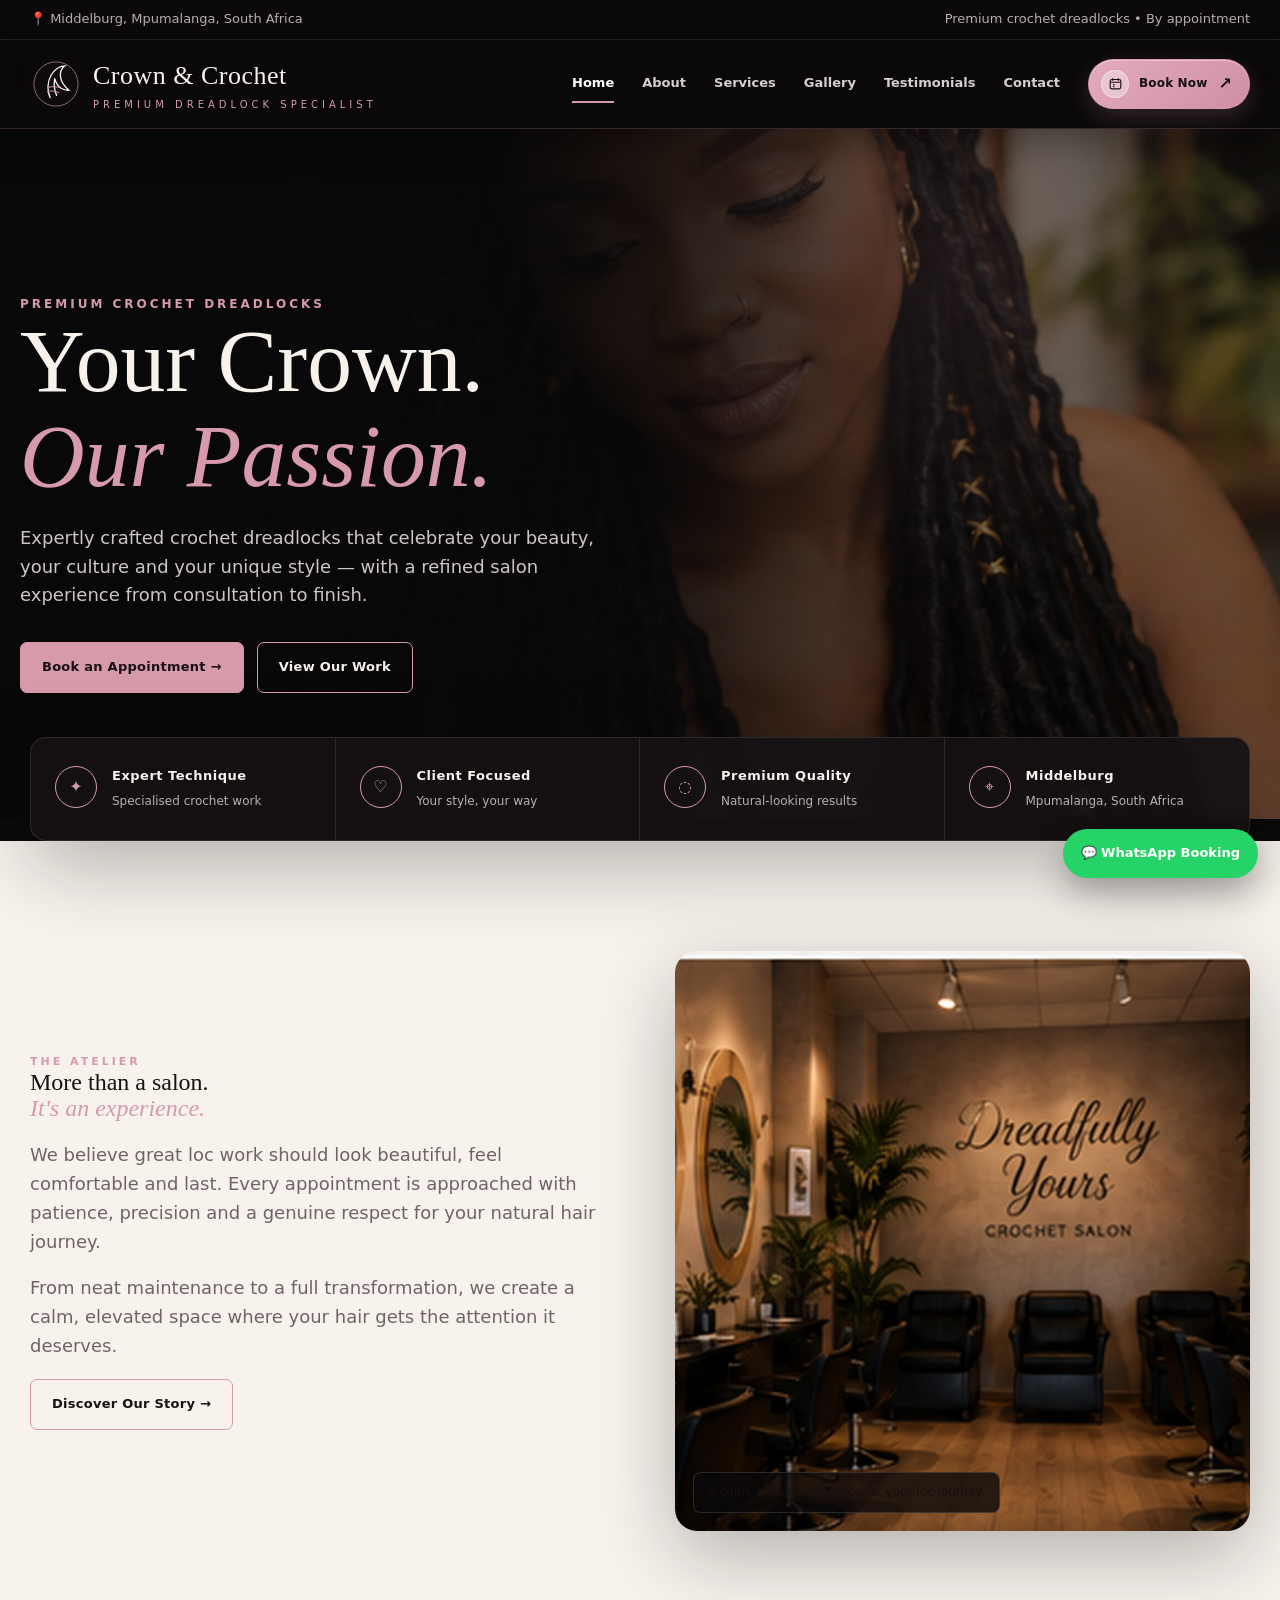
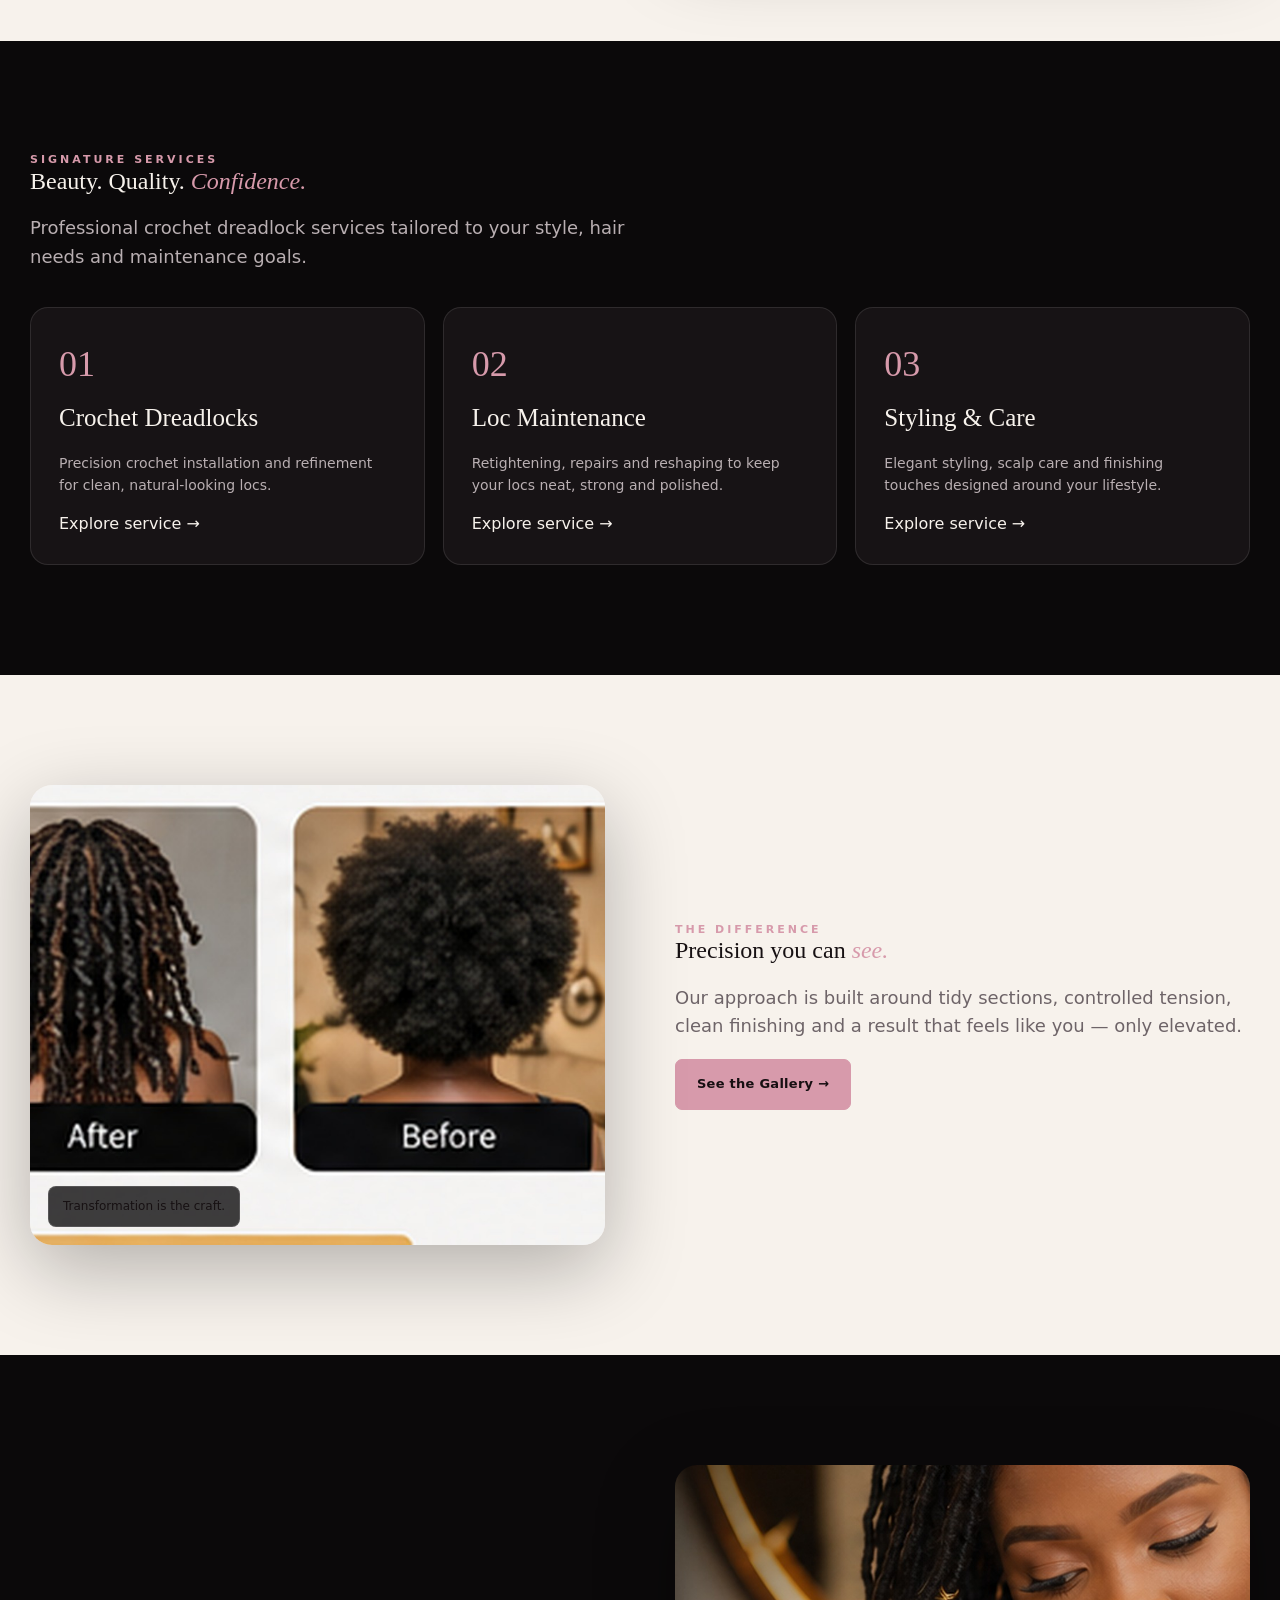
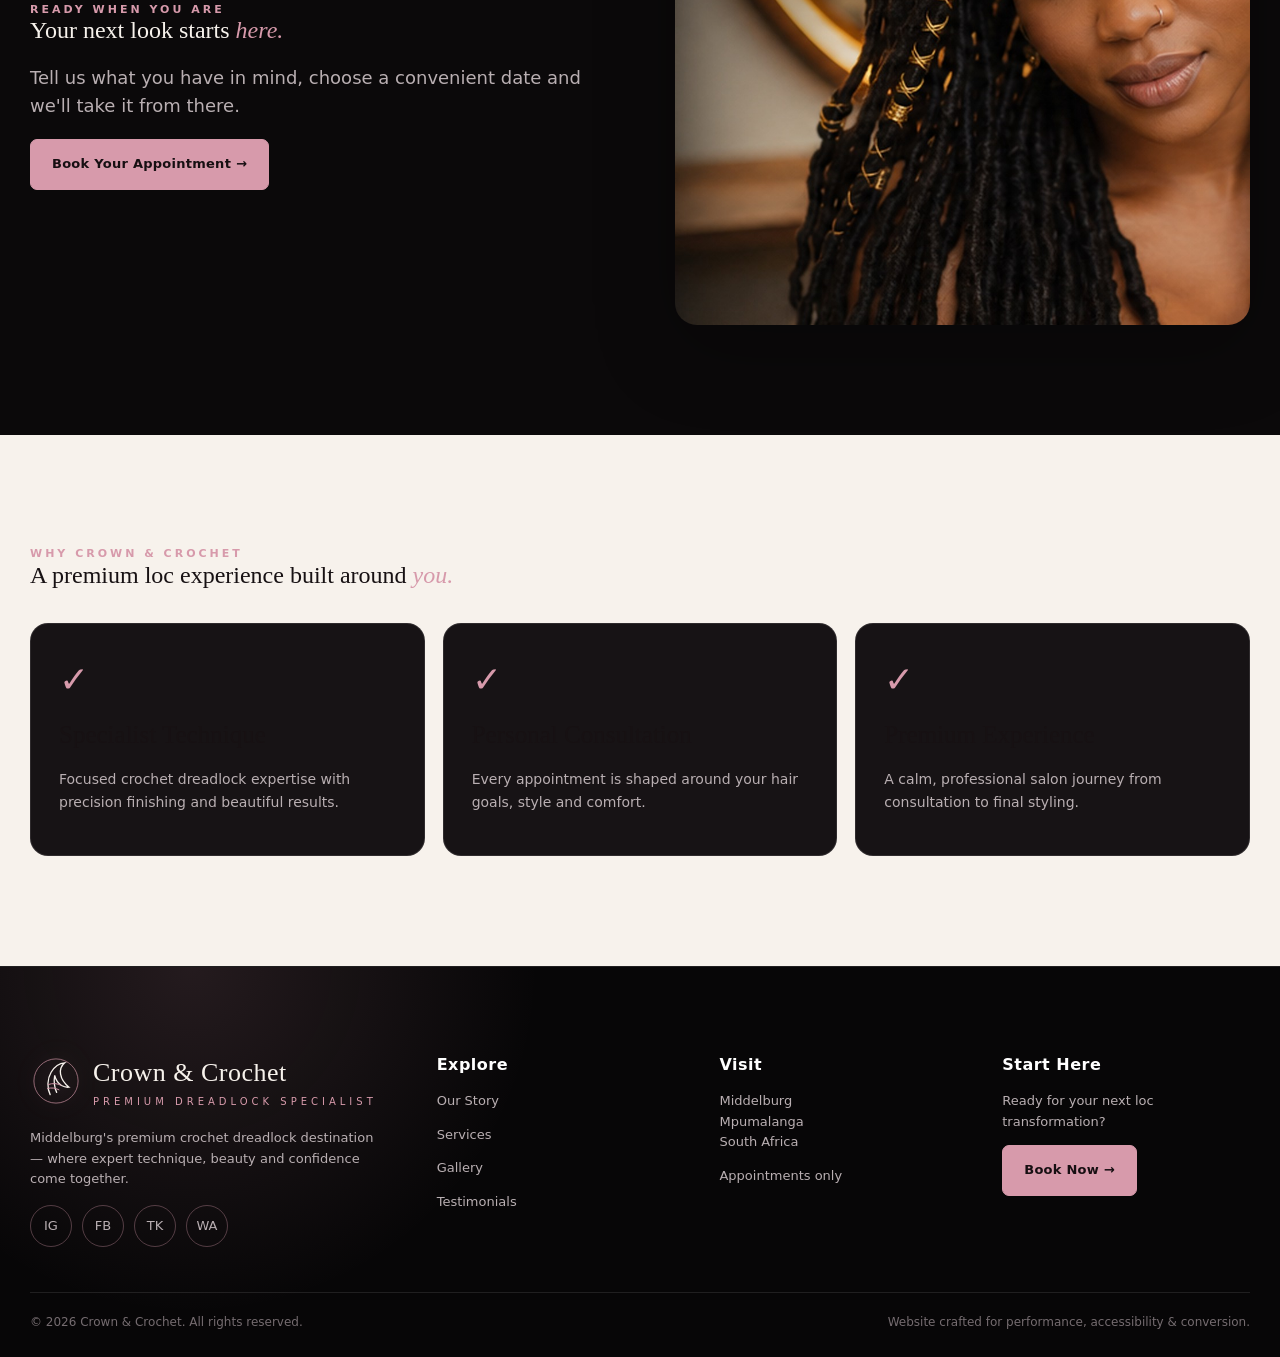
==== index.html @ 69061ab8 "Add files via upload" ====
<!doctype html>
<html lang="en-ZA">
<head>
<meta charset="utf-8">
<meta name="viewport" content="width=device-width, initial-scale=1">
<title>Crown & Crochet | Premium Crochet Dreadlocks in Middelburg</title>
<meta name="description" content="Premium crochet dreadlocks, loc maintenance and styling in Middelburg, Mpumalanga. Book your appointment.">
<meta name="theme-color" content="#0b090a">
<link rel="canonical" href="https://example.github.io/crown-and-crochet/">
<meta property="og:title" content="Premium Crochet Dreadlocks in Middelburg | Crown & Crochet">
<meta property="og:description" content="Premium crochet dreadlocks, loc maintenance and styling in Middelburg, Mpumalanga. Book your appointment.">
<meta property="og:type" content="website">
<meta property="og:locale" content="en_ZA">
<link rel="stylesheet" href="assets/styles.css">
<script type="application/ld+json">
{
  "@context":"https://schema.org",
  "@type":"HairSalon",
  "name":"Crown & Crochet",
  "description":"Premium crochet dreadlock services in Middelburg, Mpumalanga, South Africa.",
  "address":{"@type":"PostalAddress","addressLocality":"Middelburg","addressRegion":"Mpumalanga","addressCountry":"ZA"},
  "areaServed":"Middelburg, Mpumalanga, South Africa",
  "priceRange":"$$",
  "url":"https://example.github.io/crown-and-crochet/"
}
</script>
</head>

<div class="topbar"><div class="container inner"><div>📍 Middelburg, Mpumalanga, South Africa</div><div>Premium crochet dreadlocks • By appointment</div></div></div>
<nav class="nav"><div class="container inner">
<a class="brand" href="index.html"><img src="assets/logo-mark.svg" alt=""><div><b>Crown & Crochet</b><span>Premium Dreadlock Specialist</span></div></a>
<button class="menu" aria-label="Open menu">☰</button>
<div class="links">
<a href="index.html">Home</a><a href="about.html">About</a><a href="services.html">Services</a><a href="gallery.html">Gallery</a><a href="testimonials.html">Testimonials</a><a href="contact.html">Contact</a>
<a class="nav-booking" href="book.html">
<span class="nav-booking-icon" aria-hidden="true">
<svg viewBox="0 0 24 24" fill="none" stroke="currentColor" stroke-width="1.8">
<rect x="3.5" y="5.5" width="17" height="15" rx="3"/>
<path d="M7.5 3.5v4M16.5 3.5v4M3.5 10h17"/>
<path d="M8 14h3M8 17h2"/>
</svg>
</span>
<span>Book Now</span>
<span class="nav-booking-arrow" aria-hidden="true">↗</span>
</a>
</div></div></nav>

<main>
<section class="hero"><div class="container content"><div class="eyebrow">Premium Crochet Dreadlocks</div><h1>Your Crown.<br><span class="accent">Our Passion.</span></h1><p>Expertly crafted crochet dreadlocks that celebrate your beauty, your culture and your unique style — with a refined salon experience from consultation to finish.</p><div class="actions"><a class="btn primary" href="book.html">Book an Appointment →</a><a class="btn ghost" href="gallery.html">View Our Work</a></div></div></section>
<section class="trust"><div class="container trust-grid">
<div class="trust-card"><div class="icon">✦</div><div><strong>Expert Technique</strong><span>Specialised crochet work</span></div></div>
<div class="trust-card"><div class="icon">♡</div><div><strong>Client Focused</strong><span>Your style, your way</span></div></div>
<div class="trust-card"><div class="icon">◌</div><div><strong>Premium Quality</strong><span>Natural-looking results</span></div></div>
<div class="trust-card"><div class="icon">⌖</div><div><strong>Middelburg</strong><span>Mpumalanga, South Africa</span></div></div>
</div></section>

<section class="section light"><div class="container split">
<div><div class="kicker">The Atelier</div><h2>More than a salon.<br><span class="accent">It's an experience.</span></h2><p class="lead">We believe great loc work should look beautiful, feel comfortable and last. Every appointment is approached with patience, precision and a genuine respect for your natural hair journey.</p><p class="lead">From neat maintenance to a full transformation, we create a calm, elevated space where your hair gets the attention it deserves.</p><a class="btn" href="about.html">Discover Our Story →</a></div>
<div class="image-card tall"><img src="assets/salon-interior.jpg" alt="Elegant salon interior"><div class="caption">A calm, considered space for your loc journey.</div></div>
</div></section>

<section class="section"><div class="container"><div class="kicker">Signature Services</div><h2>Beauty. Quality. <span class="accent">Confidence.</span></h2><p class="lead">Professional crochet dreadlock services tailored to your style, hair needs and maintenance goals.</p><div class="cards" style="margin-top:35px">
<div class="card"><div class="num">01</div><h3>Crochet Dreadlocks</h3><p>Precision crochet installation and refinement for clean, natural-looking locs.</p><a href="services.html">Explore service →</a></div>
<div class="card"><div class="num">02</div><h3>Loc Maintenance</h3><p>Retightening, repairs and reshaping to keep your locs neat, strong and polished.</p><a href="services.html">Explore service →</a></div>
<div class="card"><div class="num">03</div><h3>Styling & Care</h3><p>Elegant styling, scalp care and finishing touches designed around your lifestyle.</p><a href="services.html">Explore service →</a></div>
</div></div></section>

<section class="section light"><div class="container"><div class="split"><div class="image-card medium"><img src="assets/before-after.jpg" alt="Crochet loc transformation"><div class="caption">Transformation is the craft.</div></div><div><div class="kicker">The Difference</div><h2>Precision you can <span class="accent">see.</span></h2><p class="lead">Our approach is built around tidy sections, controlled tension, clean finishing and a result that feels like you — only elevated.</p><a class="btn primary" href="gallery.html">See the Gallery →</a></div></div></div></section>

<section class="section"><div class="container"><div class="split"><div><div class="kicker">Ready when you are</div><h2>Your next look starts <span class="accent">here.</span></h2><p class="lead">Tell us what you have in mind, choose a convenient date and we'll take it from there.</p><a class="btn primary" href="book.html">Book Your Appointment →</a></div><div class="image-card medium"><img src="assets/portrait-gold-locs.jpg" alt="Woman wearing styled crochet locs"></div></div></div></section>

<section class="section light"><div class="container">
<div class="kicker">Why Crown & Crochet</div>
<h2>A premium loc experience built around <span class="accent">you.</span></h2>
<div class="cards" style="margin-top:35px">
<div class="card"><div class="num">✓</div><h3>Specialist Technique</h3><p>Focused crochet dreadlock expertise with precision finishing and beautiful results.</p></div>
<div class="card"><div class="num">✓</div><h3>Personal Consultation</h3><p>Every appointment is shaped around your hair goals, style and comfort.</p></div>
<div class="card"><div class="num">✓</div><h3>Premium Experience</h3><p>A calm, professional salon journey from consultation to final styling.</p></div>
</div></div></section>
</main><a class="whatsapp-float" href="https://wa.me/27" target="_blank">💬 WhatsApp Booking</a><footer class="footer"><div class="container">
<div class="footer-grid">
<div><div class="brand"><img src="assets/logo-mark.svg" alt=""><div><b>Crown & Crochet</b><span>Premium Dreadlock Specialist</span></div></div><p style="margin-top:18px;max-width:350px">Middelburg's premium crochet dreadlock destination — where expert technique, beauty and confidence come together.</p><div class="social"><a href="#" aria-label="Instagram">IG</a><a href="#" aria-label="Facebook">FB</a><a href="#" aria-label="TikTok">TK</a><a href="#" aria-label="WhatsApp">WA</a></div></div>
<div><h4>Explore</h4><p><a href="about.html">Our Story</a></p><p><a href="services.html">Services</a></p><p><a href="gallery.html">Gallery</a></p><p><a href="testimonials.html">Testimonials</a></p></div>
<div><h4>Visit</h4><p>Middelburg<br>Mpumalanga<br>South Africa</p><p>Appointments only</p></div>
<div><h4>Start Here</h4><p>Ready for your next loc transformation?</p><p><a class="btn primary" href="book.html">Book Now →</a></p></div>
</div>
<div class="copyright"><span>© <span data-year></span> Crown & Crochet. All rights reserved.</span><span>Website crafted for performance, accessibility & conversion.</span></div>
</div></footer><div class="toast"></div><div class="modal"><button class="modal-close" aria-label="Close">×</button><img src="" alt=""></div><script src="assets/script.js"></script>
---- assets/styles.css ----
:root{
  --bg:#0b090a; --bg2:#121011; --panel:#171315; --cream:#f7f2ec; --muted:#b9afb2;
  --rose:#d79aab; --rose2:#b96f86; --gold:#d7aa5a; --line:rgba(255,255,255,.10);
  --shadow:0 24px 80px rgba(0,0,0,.28); --radius:24px; --max:1220px;
}
*{box-sizing:border-box} html{scroll-behavior:smooth}
body{margin:0;background:var(--bg);color:var(--cream);font-family:Inter,system-ui,-apple-system,Segoe UI,sans-serif;line-height:1.6}
body.light{--bg:#f6f1ed;--bg2:#fffaf7;--panel:#fff;--cream:#1b1518;--muted:#6f6368;--line:rgba(27,21,24,.12)}
a{color:inherit;text-decoration:none}.container{width:min(calc(100% - 40px),var(--max));margin:auto}
.topbar{border-bottom:1px solid var(--line);font-size:13px;color:var(--muted)}
.topbar .inner{display:flex;justify-content:space-between;gap:20px;padding:9px 0}
.nav{position:sticky;top:0;z-index:50;background:rgba(11,9,10,.82);backdrop-filter:blur(18px);border-bottom:1px solid var(--line)}
.nav .inner{height:76px;display:flex;align-items:center;justify-content:space-between;gap:25px}
.brand{display:flex;align-items:center;gap:11px;min-width:220px}.brand img{width:42px;height:42px}.brand b{font-family:Georgia,serif;font-size:22px;font-weight:500}.brand span{display:block;color:var(--rose);font-size:9px;letter-spacing:3px;text-transform:uppercase}
.links{display:flex;align-items:center;gap:28px;font-size:13px;color:#d6cdd0}.links a{padding:27px 0;position:relative}.links a.active,.links a:hover{color:#fff}.links a.active:after{content:"";position:absolute;left:0;right:0;bottom:18px;height:2px;background:var(--rose)}
.btn{display:inline-flex;align-items:center;justify-content:center;gap:10px;padding:14px 21px;border:1px solid var(--rose);border-radius:7px;font-size:13px;font-weight:750;letter-spacing:.02em;transition:.25s}.btn.primary{background:var(--rose);color:#170f12}.btn.primary:hover{transform:translateY(-2px);box-shadow:0 12px 30px rgba(215,154,171,.25)}.btn.ghost:hover{background:rgba(215,154,171,.08)}
.menu{display:none;background:none;border:0;color:var(--cream);font-size:24px}
.hero{min-height:690px;display:grid;grid-template-columns:1.02fr .98fr;position:relative;overflow:hidden;background:radial-gradient(circle at 75% 20%,rgba(215,154,171,.12),transparent 30%),linear-gradient(90deg,#090809 15%,rgba(9,8,9,.72) 48%,rgba(9,8,9,.2)),url('../assets/hero-locs.jpg') center right/cover no-repeat}
.hero:after{content:"";position:absolute;inset:0;background:linear-gradient(90deg,#090809 0%,rgba(9,8,9,.88) 38%,rgba(9,8,9,.15) 70%,rgba(9,8,9,.35));pointer-events:none}
.hero .content{position:relative;z-index:2;padding:120px 0 80px}.eyebrow{font-size:12px;letter-spacing:3px;text-transform:uppercase;color:var(--rose);font-weight:800}
h1,h2,h3{font-family:Georgia,"Times New Roman",serif;font-weight:400;line-height:1.06;margin:0 0 20px}h1{font-size:clamp(58px,7vw,96px);max-width:740px}.accent{color:var(--rose);font-style:italic}.hero p{max-width:610px;color:#cfc4c7;font-size:18px}.actions{display:flex;gap:13px;flex-wrap:wrap;margin-top:32px}
.trust{position:relative;z-index:3;margin-top:-82px}.trust-grid{display:grid;grid-template-columns:repeat(4,1fr);background:rgba(22,18,20,.94);border:1px solid var(--line);box-shadow:var(--shadow);border-radius:16px;overflow:hidden}.trust-card{padding:28px 24px;border-right:1px solid var(--line);display:flex;gap:15px}.trust-card:last-child{border-right:0}.icon{width:42px;height:42px;border:1px solid var(--rose);border-radius:50%;display:grid;place-items:center;color:var(--rose);flex:0 0 auto}.trust-card strong{display:block;font-size:13px;letter-spacing:.5px}.trust-card span{font-size:12px;color:var(--muted)}
.section{padding:110px 0}.section.light{background:var(--cream);color:#171113}.section.dark2{background:var(--bg2)}.split{display:grid;grid-template-columns:1fr 1fr;gap:70px;align-items:center}.kicker{font-size:11px;letter-spacing:3px;text-transform:uppercase;color:var(--rose);font-weight:800}.lead{font-size:18px;color:var(--muted);max-width:640px}.section.light .lead{color:#6e6468}
.image-card{border-radius:22px;overflow:hidden;box-shadow:var(--shadow);position:relative}.image-card img{width:100%;display:block;height:100%;object-fit:cover}.image-card.tall{height:580px}.image-card.medium{height:460px}.caption{position:absolute;left:18px;bottom:18px;padding:10px 14px;background:rgba(10,8,9,.78);border:1px solid rgba(255,255,255,.13);border-radius:8px;font-size:12px}
.cards{display:grid;grid-template-columns:repeat(3,1fr);gap:18px}.card{background:var(--panel);border:1px solid var(--line);padding:28px;border-radius:18px;transition:.25s}.card:hover{transform:translateY(-6px);border-color:rgba(215,154,171,.45);box-shadow:var(--shadow)}.card .num{font-family:Georgia,serif;color:var(--rose);font-size:36px}.card h3{font-size:25px;margin-top:12px}.card p{color:var(--muted);font-size:14px}
.price{font-size:28px;font-family:Georgia,serif;color:var(--rose)}.price small{font-family:Inter,sans-serif;font-size:12px;color:var(--muted)}
.gallery-grid{display:grid;grid-template-columns:1.2fr .8fr .8fr;grid-auto-rows:250px;gap:14px}.gallery-grid figure{margin:0;border-radius:18px;overflow:hidden;position:relative;cursor:pointer}.gallery-grid figure:first-child{grid-row:span 2}.gallery-grid img{width:100%;height:100%;object-fit:cover;transition:.5s}.gallery-grid figure:hover img{transform:scale(1.05)}.gallery-grid figcaption{position:absolute;left:0;right:0;bottom:0;padding:18px;background:linear-gradient(transparent,rgba(0,0,0,.85));font-size:13px}
.testimonial{padding:30px;background:var(--panel);border:1px solid var(--line);border-radius:18px}.stars{color:var(--gold);letter-spacing:2px}.quote{font-family:Georgia,serif;font-size:24px;line-height:1.35;margin:18px 0}.person{color:var(--muted);font-size:13px}
.form{display:grid;gap:15px}.grid2{display:grid;grid-template-columns:1fr 1fr;gap:15px}label{font-size:12px;color:var(--muted)}input,select,textarea{width:100%;margin-top:7px;background:rgba(255,255,255,.04);border:1px solid var(--line);color:var(--cream);border-radius:9px;padding:14px;font:inherit;outline:none}input:focus,select:focus,textarea:focus{border-color:var(--rose);box-shadow:0 0 0 3px rgba(215,154,171,.1)}textarea{min-height:150px;resize:vertical}.notice{padding:15px;border:1px solid rgba(215,154,171,.4);background:rgba(215,154,171,.07);border-radius:10px;color:#eadde0;font-size:13px}
.footer{padding:60px 0 25px;background:#070607;border-top:1px solid var(--line)}.footer-grid{display:grid;grid-template-columns:1.5fr 1fr 1fr 1fr;gap:35px}.footer h4{margin:0 0 12px}.footer p,.footer a{font-size:13px;color:var(--muted)}.footer a:hover{color:#fff}.social{display:flex;gap:10px;margin-top:15px}.social a{width:34px;height:34px;border:1px solid var(--line);border-radius:50%;display:grid;place-items:center}.copyright{margin-top:45px;padding-top:20px;border-top:1px solid var(--line);font-size:12px;color:#756c70;display:flex;justify-content:space-between}
.page-hero{padding:110px 0 85px;background:radial-gradient(circle at 80% 10%,rgba(215,154,171,.15),transparent 35%),var(--bg2);border-bottom:1px solid var(--line)}.page-hero h1{font-size:clamp(48px,6vw,78px);max-width:900px}
.pill{display:inline-flex;padding:6px 10px;border:1px solid var(--line);border-radius:999px;color:var(--muted);font-size:11px;margin:3px}
.before-after{display:grid;grid-template-columns:1fr 1fr;gap:0;border-radius:18px;overflow:hidden}.before-after>div{position:relative;height:420px}.before-after img{width:100%;height:100%;object-fit:cover}.before-after span{position:absolute;left:16px;bottom:16px;padding:8px 11px;background:rgba(0,0,0,.72);border-radius:7px;font-size:11px;letter-spacing:1px;text-transform:uppercase}
.modal{position:fixed;inset:0;background:rgba(0,0,0,.88);display:none;align-items:center;justify-content:center;padding:30px;z-index:100}.modal.open{display:flex}.modal img{max-width:95vw;max-height:88vh;border-radius:14px}.modal button{position:absolute;top:25px;right:25px;border:1px solid var(--line);background:#111;color:#fff;border-radius:50%;width:42px;height:42px}
.toast{position:fixed;right:20px;bottom:20px;background:#fff;color:#171113;padding:16px 18px;border-radius:10px;box-shadow:var(--shadow);display:none;z-index:120;font-size:13px}.toast.show{display:block}
@media(max-width:980px){.links{display:none}.menu{display:block}.nav .inner{height:68px}.mobile-open .links{display:flex;position:absolute;left:20px;right:20px;top:68px;background:#110e10;border:1px solid var(--line);padding:15px;border-radius:14px;flex-direction:column;gap:0}.mobile-open .links a{padding:12px}.mobile-open .links a.active:after{display:none}.hero{grid-template-columns:1fr;min-height:700px}.hero:after{background:linear-gradient(90deg,#090809 0%,rgba(9,8,9,.83) 55%,rgba(9,8,9,.45) 100%)}.hero .content{padding:95px 0}.trust-grid{grid-template-columns:1fr 1fr}.trust-card:nth-child(2){border-right:0}.trust-card:nth-child(-n+2){border-bottom:1px solid var(--line)}.split{grid-template-columns:1fr;gap:40px}.cards{grid-template-columns:1fr 1fr}.footer-grid{grid-template-columns:1fr 1fr}}
@media(max-width:620px){.container{width:min(calc(100% - 28px),var(--max))}.topbar .inner{font-size:11px}.topbar .inner div:last-child{display:none}.brand b{font-size:18px}.hero{min-height:720px}.hero .content{padding:80px 0 120px}h1{font-size:54px}.hero p{font-size:16px}.trust{margin-top:-55px}.trust-grid{grid-template-columns:1fr}.trust-card{border-right:0!important;border-bottom:1px solid var(--line)!important}.trust-card:last-child{border-bottom:0!important}.section{padding:75px 0}.cards,.grid2{grid-template-columns:1fr}.gallery-grid{grid-template-columns:1fr 1fr;grid-auto-rows:190px}.gallery-grid figure:first-child{grid-row:span 1;grid-column:span 2}.image-card.tall{height:430px}.before-after{grid-template-columns:1fr}.before-after>div{height:300px}.footer-grid{grid-template-columns:1fr}.copyright{flex-direction:column;gap:8px}}

.whatsapp-float{position:fixed;right:22px;bottom:22px;z-index:80;background:#25d366;color:#fff;padding:14px 18px;border-radius:999px;font-size:13px;font-weight:800;box-shadow:0 15px 35px rgba(0,0,0,.3)}
.whatsapp-float:hover{transform:translateY(-3px)}

/* Premium Crown & Crochet header/footer refinement */
.nav{
background:linear-gradient(180deg,rgba(10,8,10,.98),rgba(10,8,10,.82));
border-bottom:1px solid rgba(215,154,171,.22);
box-shadow:0 12px 35px rgba(0,0,0,.35);
}
.nav .inner{height:88px}
.brand img{width:52px;height:52px;filter:drop-shadow(0 0 12px rgba(215,154,171,.3))}
.brand b{font-size:26px;letter-spacing:.5px}
.brand span{letter-spacing:4px;font-size:10px}
.links a{font-weight:600}
.links .btn.primary{border-radius:14px;box-shadow:0 12px 30px rgba(215,154,171,.25)}
.footer{
background:radial-gradient(circle at 15% 0%,rgba(215,154,171,.14),transparent 30%),#070607;
padding-top:85px
}
.footer h4{color:#fff;letter-spacing:.5px}
.footer a:hover{color:#d79aab}
.footer .social a{
width:42px;height:42px;
border-color:rgba(215,154,171,.35)
}
.footer .social a:hover{
background:#d79aab;color:#111;transform:translateY(-4px)
}

/* Refined header booking CTA */
.links .nav-booking{
    display:inline-flex;
    align-items:center;
    gap:10px;
    min-height:48px;
    padding:10px 17px 10px 12px;
    border:1px solid rgba(215,154,171,.62);
    border-radius:999px;
    color:#171014;
    background:linear-gradient(135deg,#e3aabc 0%,#cf8fa5 100%);
    box-shadow:0 8px 24px rgba(215,154,171,.20), inset 0 1px 0 rgba(255,255,255,.38);
    font-size:12px;
    font-weight:800;
    letter-spacing:.15px;
    white-space:nowrap;
    transition:transform .25s ease, box-shadow .25s ease, background .25s ease;
}
.links .nav-booking:hover{
    color:#171014;
    transform:translateY(-2px);
    background:linear-gradient(135deg,#efbdcb 0%,#d89bad 100%);
    box-shadow:0 12px 30px rgba(215,154,171,.32), inset 0 1px 0 rgba(255,255,255,.45);
}
.nav-booking-icon{
    width:28px;
    height:28px;
    border-radius:50%;
    display:grid;
    place-items:center;
    background:rgba(255,255,255,.36);
    border:1px solid rgba(255,255,255,.42);
}
.nav-booking-icon svg{width:15px;height:15px}
.nav-booking-arrow{
    font-size:16px;
    line-height:1;
    margin-left:1px;
    transition:transform .25s ease;
}
.nav-booking:hover .nav-booking-arrow{transform:translate(2px,-2px)}
@media(max-width:980px){
    .links .nav-booking{
        width:100%;
        justify-content:center;
        border-radius:12px;
        margin-top:7px;
    }
}
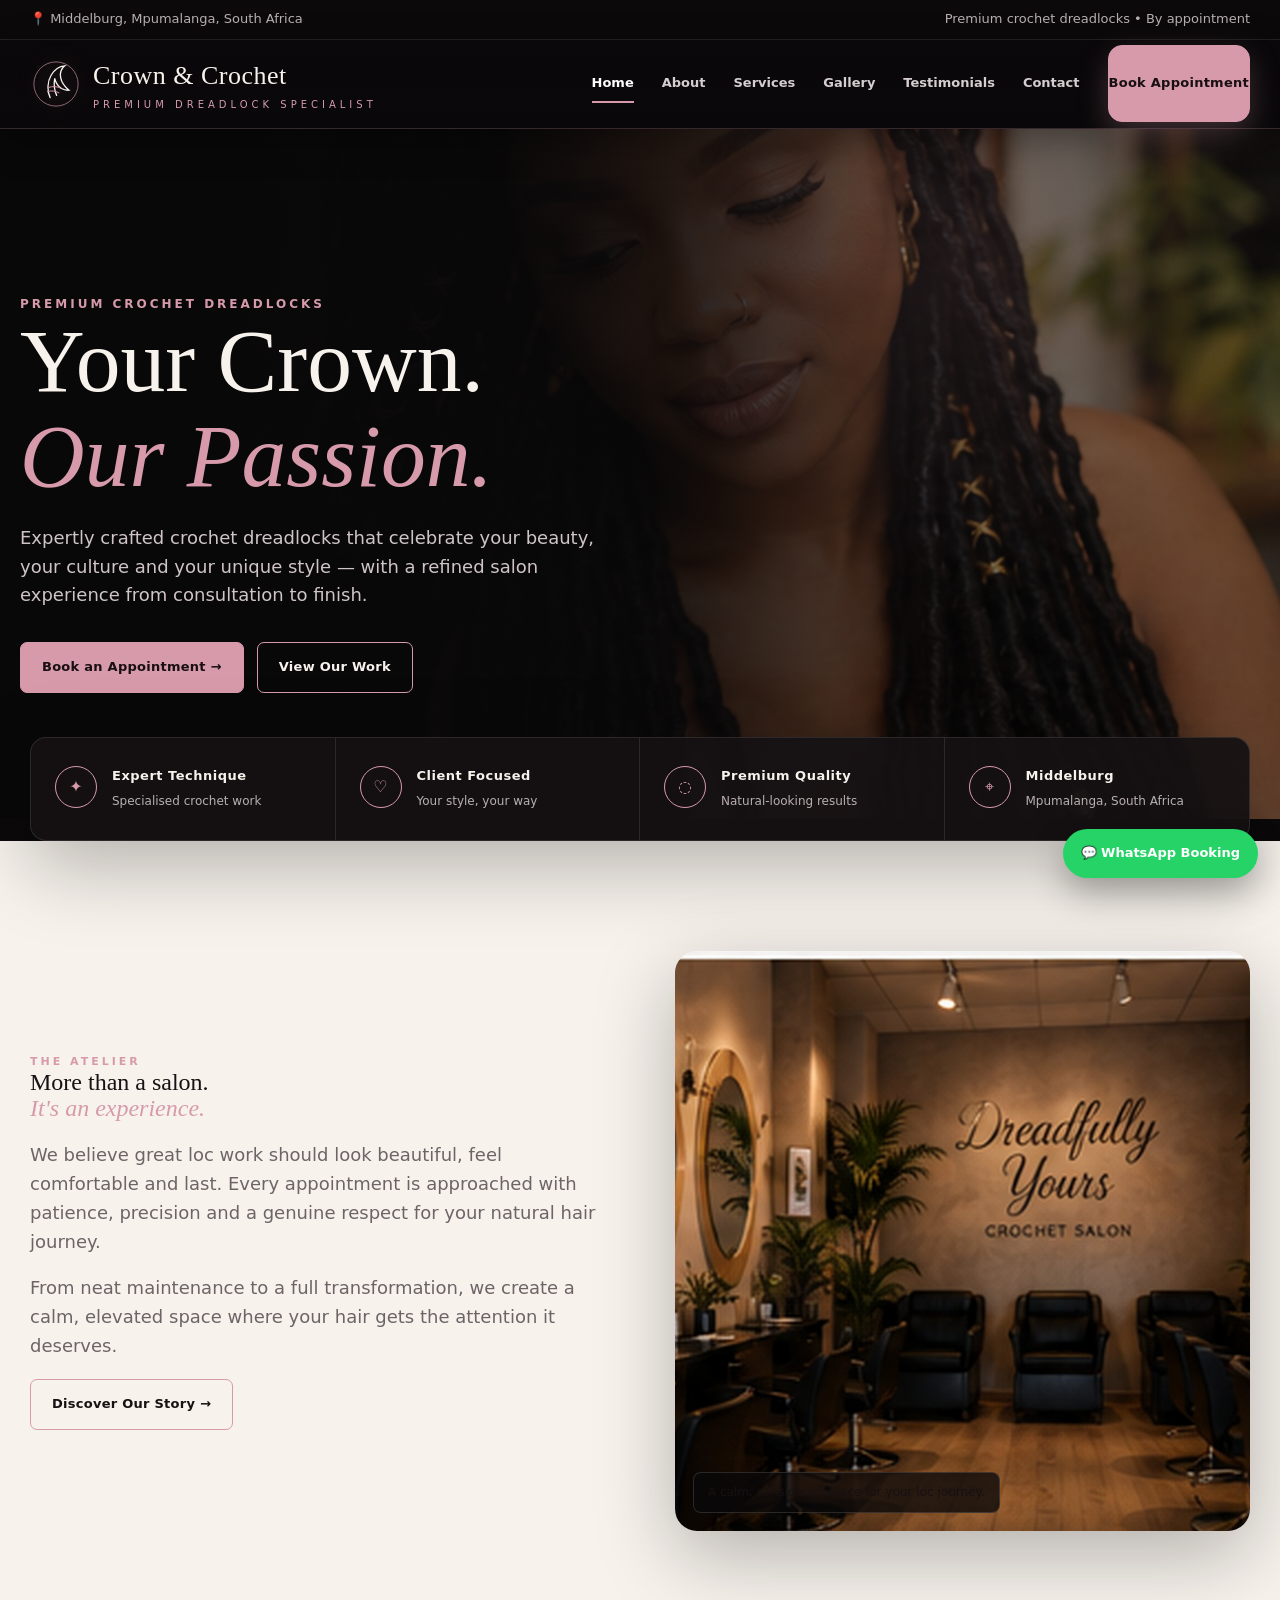
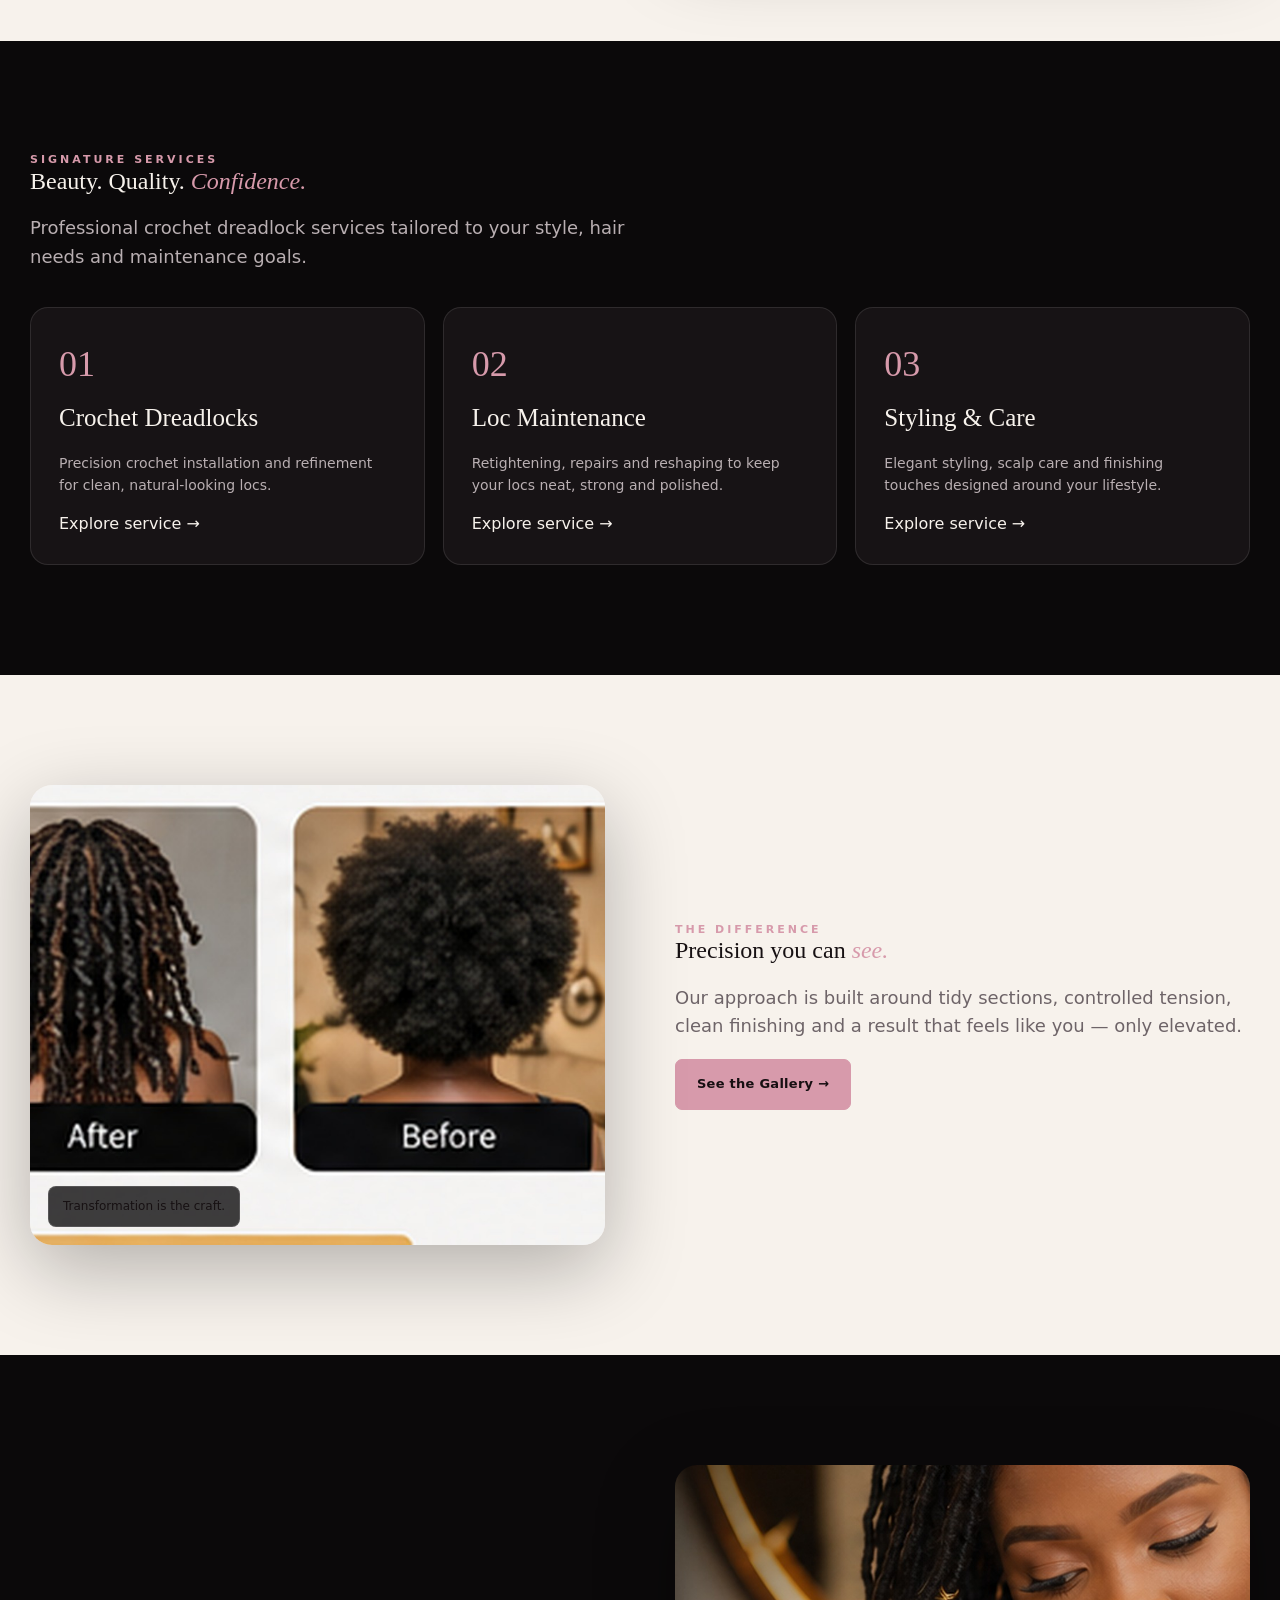
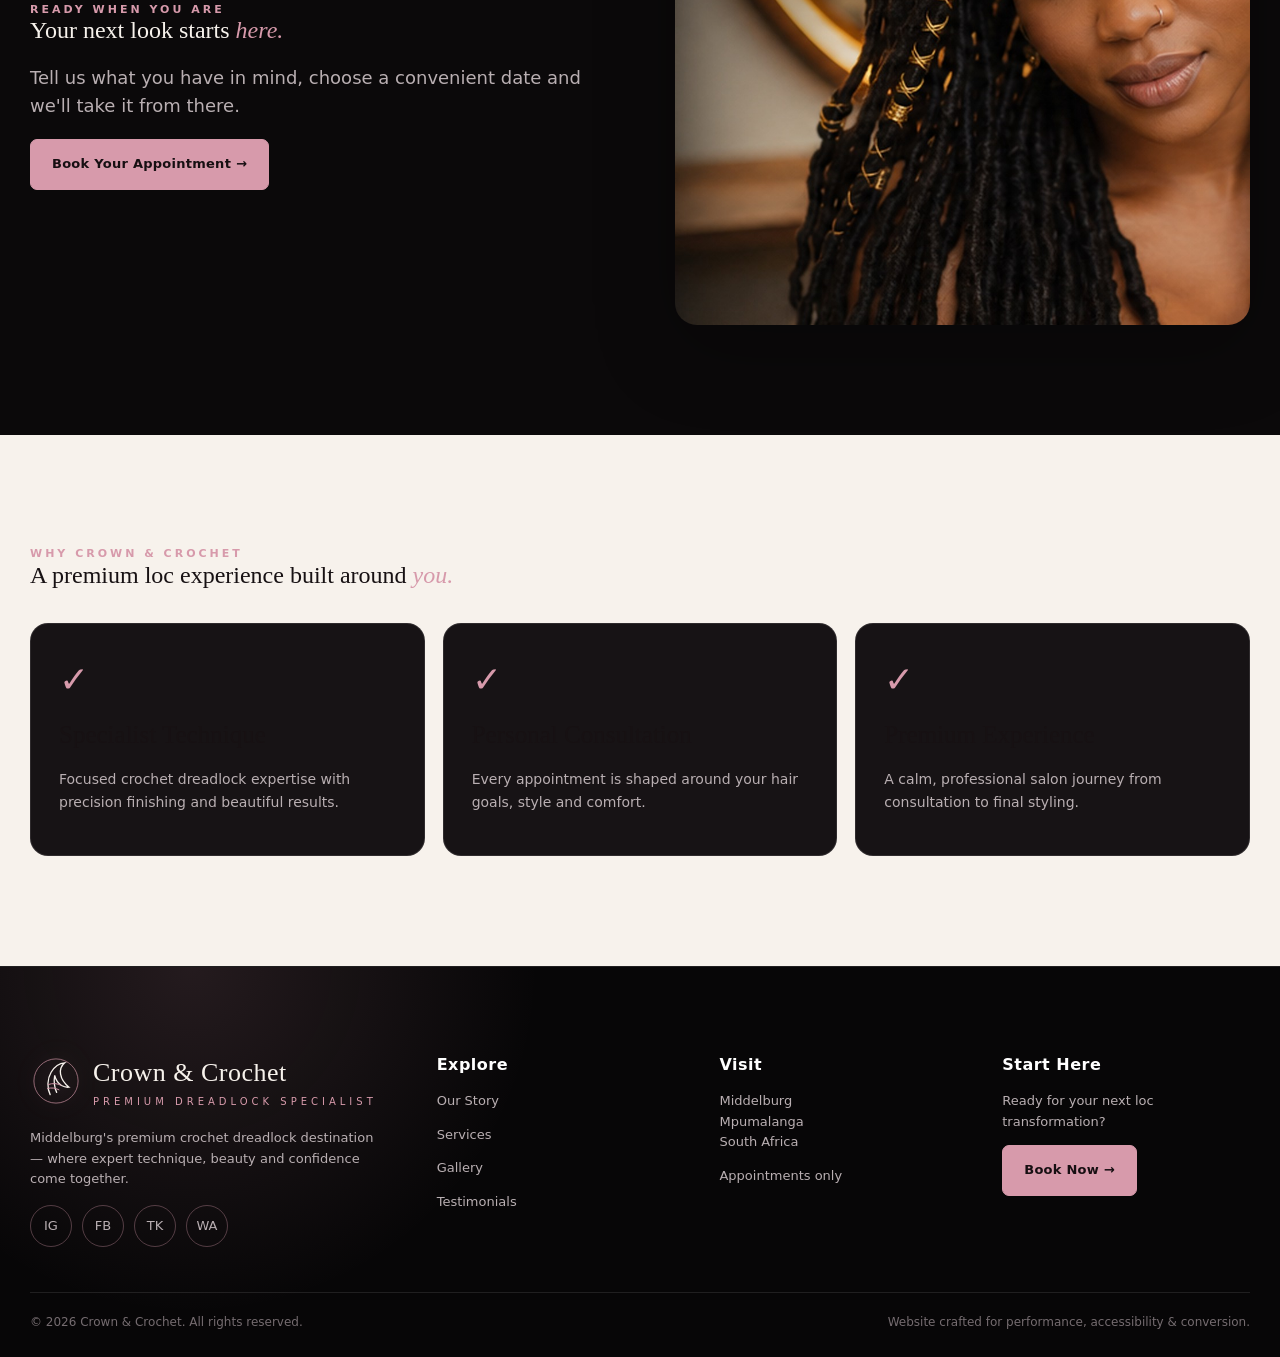
==== commit ee73b525: "Add files via upload" ====
--- a/index.html
+++ b/index.html
@@ -32,17 +32,7 @@
 <button class="menu" aria-label="Open menu">☰</button>
 <div class="links">
 <a href="index.html">Home</a><a href="about.html">About</a><a href="services.html">Services</a><a href="gallery.html">Gallery</a><a href="testimonials.html">Testimonials</a><a href="contact.html">Contact</a>
-<a class="nav-booking" href="book.html">
-<span class="nav-booking-icon" aria-hidden="true">
-<svg viewBox="0 0 24 24" fill="none" stroke="currentColor" stroke-width="1.8">
-<rect x="3.5" y="5.5" width="17" height="15" rx="3"/>
-<path d="M7.5 3.5v4M16.5 3.5v4M3.5 10h17"/>
-<path d="M8 14h3M8 17h2"/>
-</svg>
-</span>
-<span>Book Now</span>
-<span class="nav-booking-arrow" aria-hidden="true">↗</span>
-</a>
+<a class="btn primary" href="book.html">Book Appointment</a>
 </div></div></nav>
 
 <main>
--- a/assets/styles.css
+++ b/assets/styles.css
@@ -65,53 +65,3 @@
 .footer .social a:hover{
 background:#d79aab;color:#111;transform:translateY(-4px)
 }
-
-/* Refined header booking CTA */
-.links .nav-booking{
-    display:inline-flex;
-    align-items:center;
-    gap:10px;
-    min-height:48px;
-    padding:10px 17px 10px 12px;
-    border:1px solid rgba(215,154,171,.62);
-    border-radius:999px;
-    color:#171014;
-    background:linear-gradient(135deg,#e3aabc 0%,#cf8fa5 100%);
-    box-shadow:0 8px 24px rgba(215,154,171,.20), inset 0 1px 0 rgba(255,255,255,.38);
-    font-size:12px;
-    font-weight:800;
-    letter-spacing:.15px;
-    white-space:nowrap;
-    transition:transform .25s ease, box-shadow .25s ease, background .25s ease;
-}
-.links .nav-booking:hover{
-    color:#171014;
-    transform:translateY(-2px);
-    background:linear-gradient(135deg,#efbdcb 0%,#d89bad 100%);
-    box-shadow:0 12px 30px rgba(215,154,171,.32), inset 0 1px 0 rgba(255,255,255,.45);
-}
-.nav-booking-icon{
-    width:28px;
-    height:28px;
-    border-radius:50%;
-    display:grid;
-    place-items:center;
-    background:rgba(255,255,255,.36);
-    border:1px solid rgba(255,255,255,.42);
-}
-.nav-booking-icon svg{width:15px;height:15px}
-.nav-booking-arrow{
-    font-size:16px;
-    line-height:1;
-    margin-left:1px;
-    transition:transform .25s ease;
-}
-.nav-booking:hover .nav-booking-arrow{transform:translate(2px,-2px)}
-@media(max-width:980px){
-    .links .nav-booking{
-        width:100%;
-        justify-content:center;
-        border-radius:12px;
-        margin-top:7px;
-    }
-}
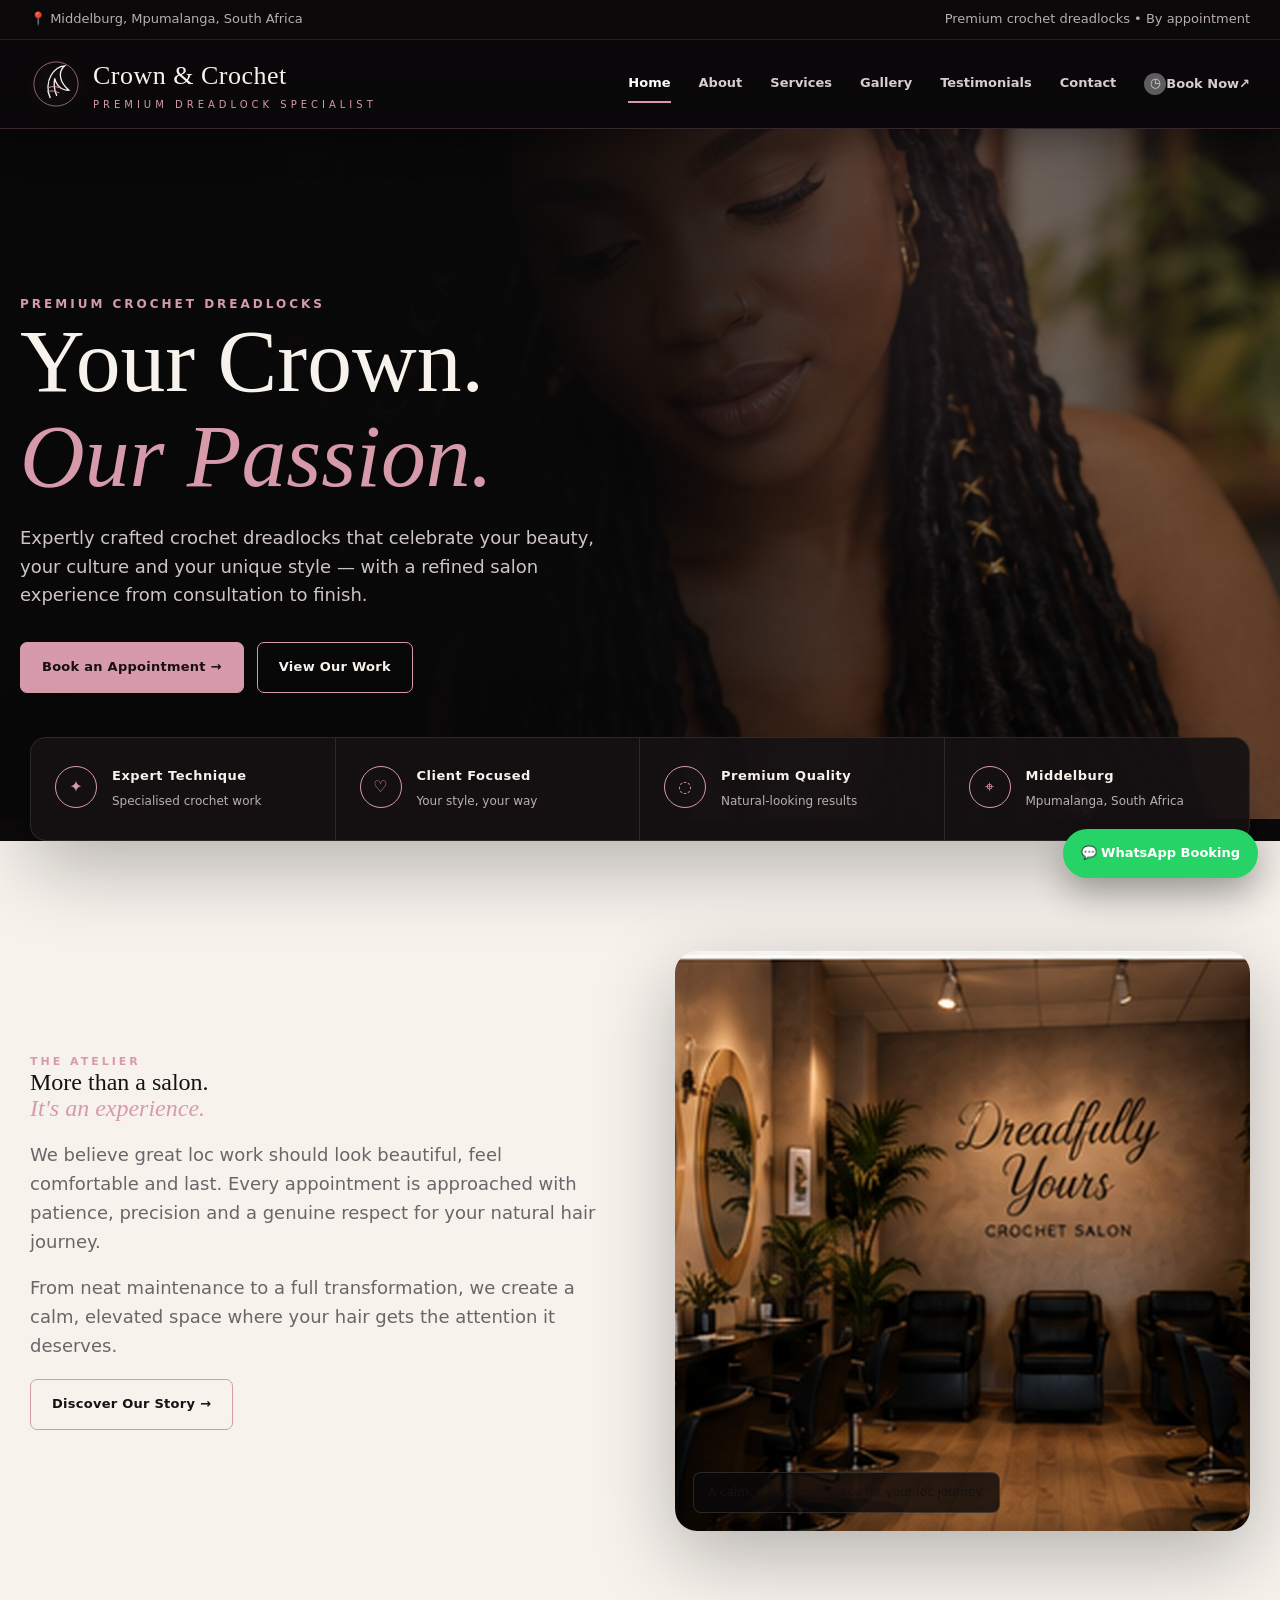
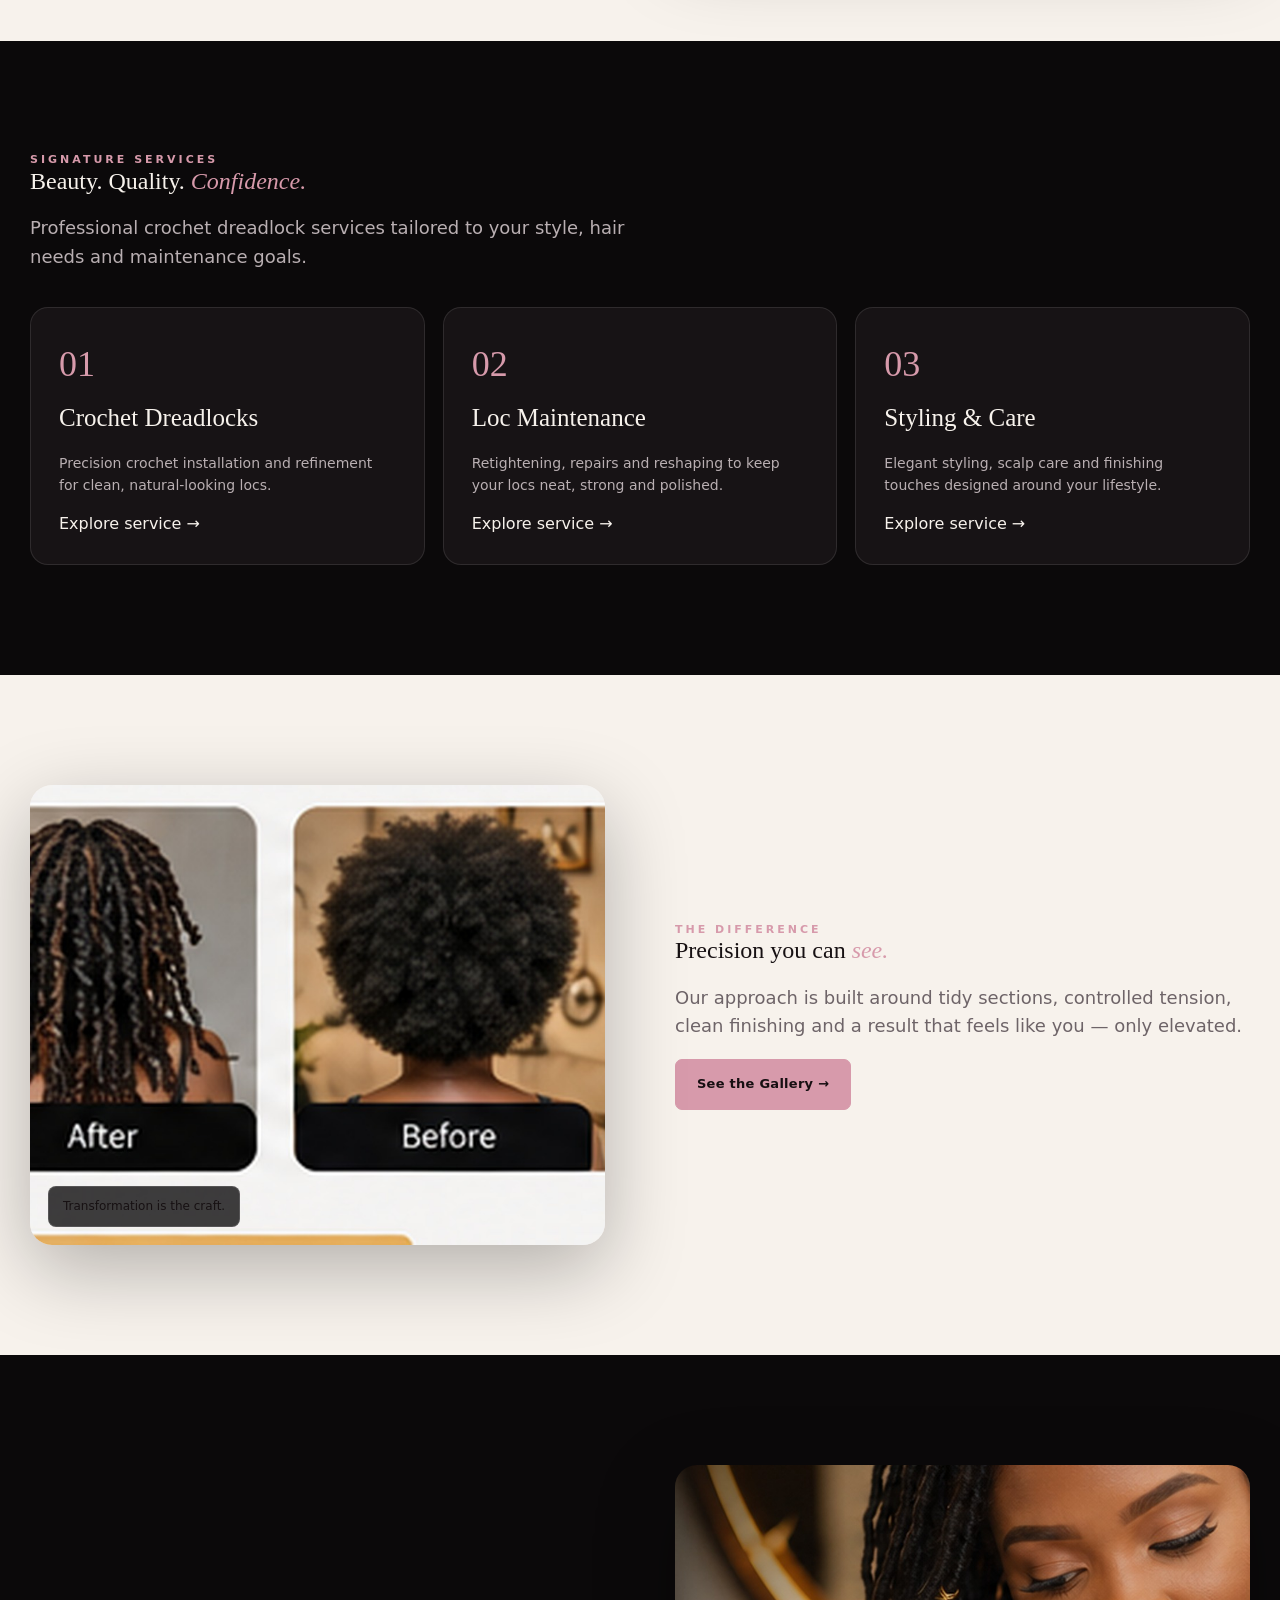
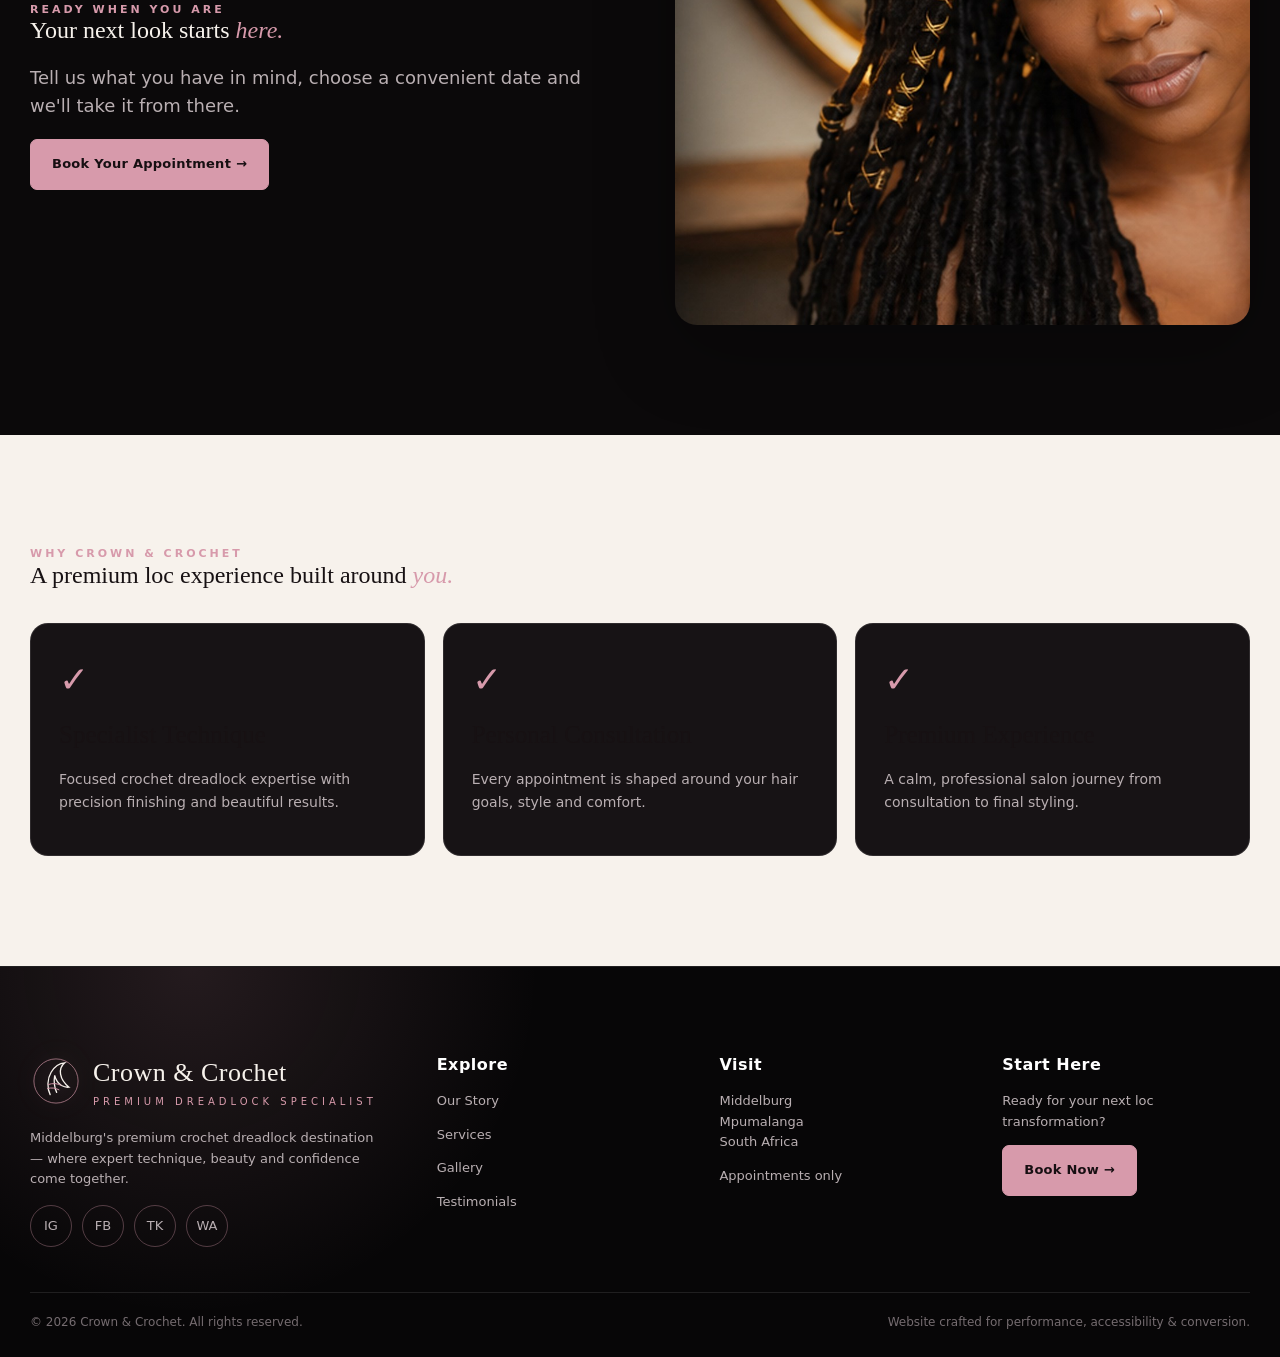
==== commit 80e48469: "Add files via upload" ====
--- a/index.html
+++ b/index.html
@@ -32,7 +32,7 @@
 <button class="menu" aria-label="Open menu">☰</button>
 <div class="links">
 <a href="index.html">Home</a><a href="about.html">About</a><a href="services.html">Services</a><a href="gallery.html">Gallery</a><a href="testimonials.html">Testimonials</a><a href="contact.html">Contact</a>
-<a class="btn primary" href="book.html">Book Appointment</a>
+<a class="nav-booking" href="book.html"><span class="nav-booking-icon">◷</span><span>Book Now</span><span>↗</span></a>
 </div></div></nav>
 
 <main>
--- a/assets/styles.css
+++ b/assets/styles.css
@@ -65,3 +65,31 @@
 .footer .social a:hover{
 background:#d79aab;color:#111;transform:translateY(-4px)
 }
+
+
+/* FINAL HEADER CTA FIX */
+.links > .btn.primary,
+.links .btn.primary {
+    border-radius:999px !important;
+    padding:10px 18px !important;
+    min-height:46px;
+    display:inline-flex;
+    align-items:center;
+    gap:8px;
+    background:linear-gradient(135deg,#e4adbd,#cc8ca2) !important;
+    color:#160f12 !important;
+    box-shadow:0 8px 24px rgba(215,154,171,.25);
+    font-size:12px;
+}
+.links > .btn.primary:hover,
+.links .btn.primary:hover {
+    transform:translateY(-2px);
+}
+.nav-booking-icon {
+    width:22px;
+    height:22px;
+    display:inline-grid;
+    place-items:center;
+    border-radius:50%;
+    background:rgba(255,255,255,.35);
+}
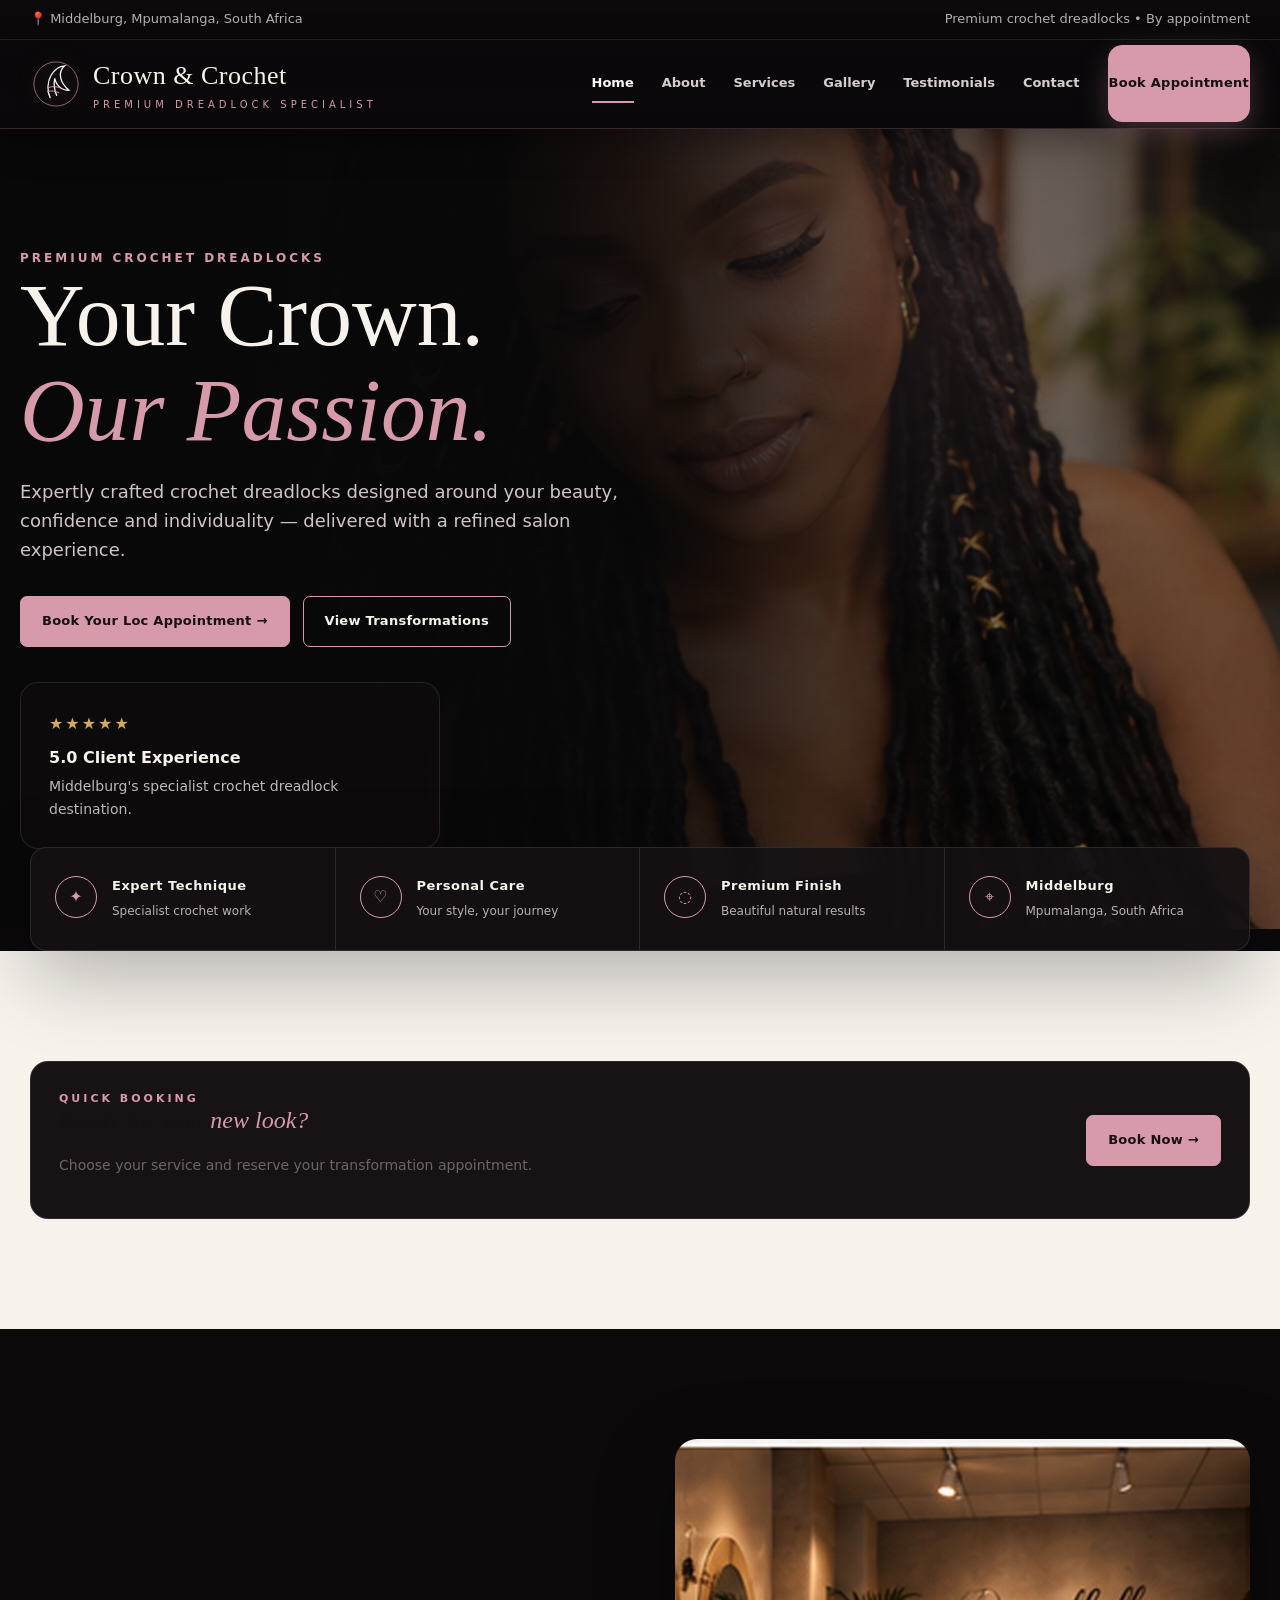
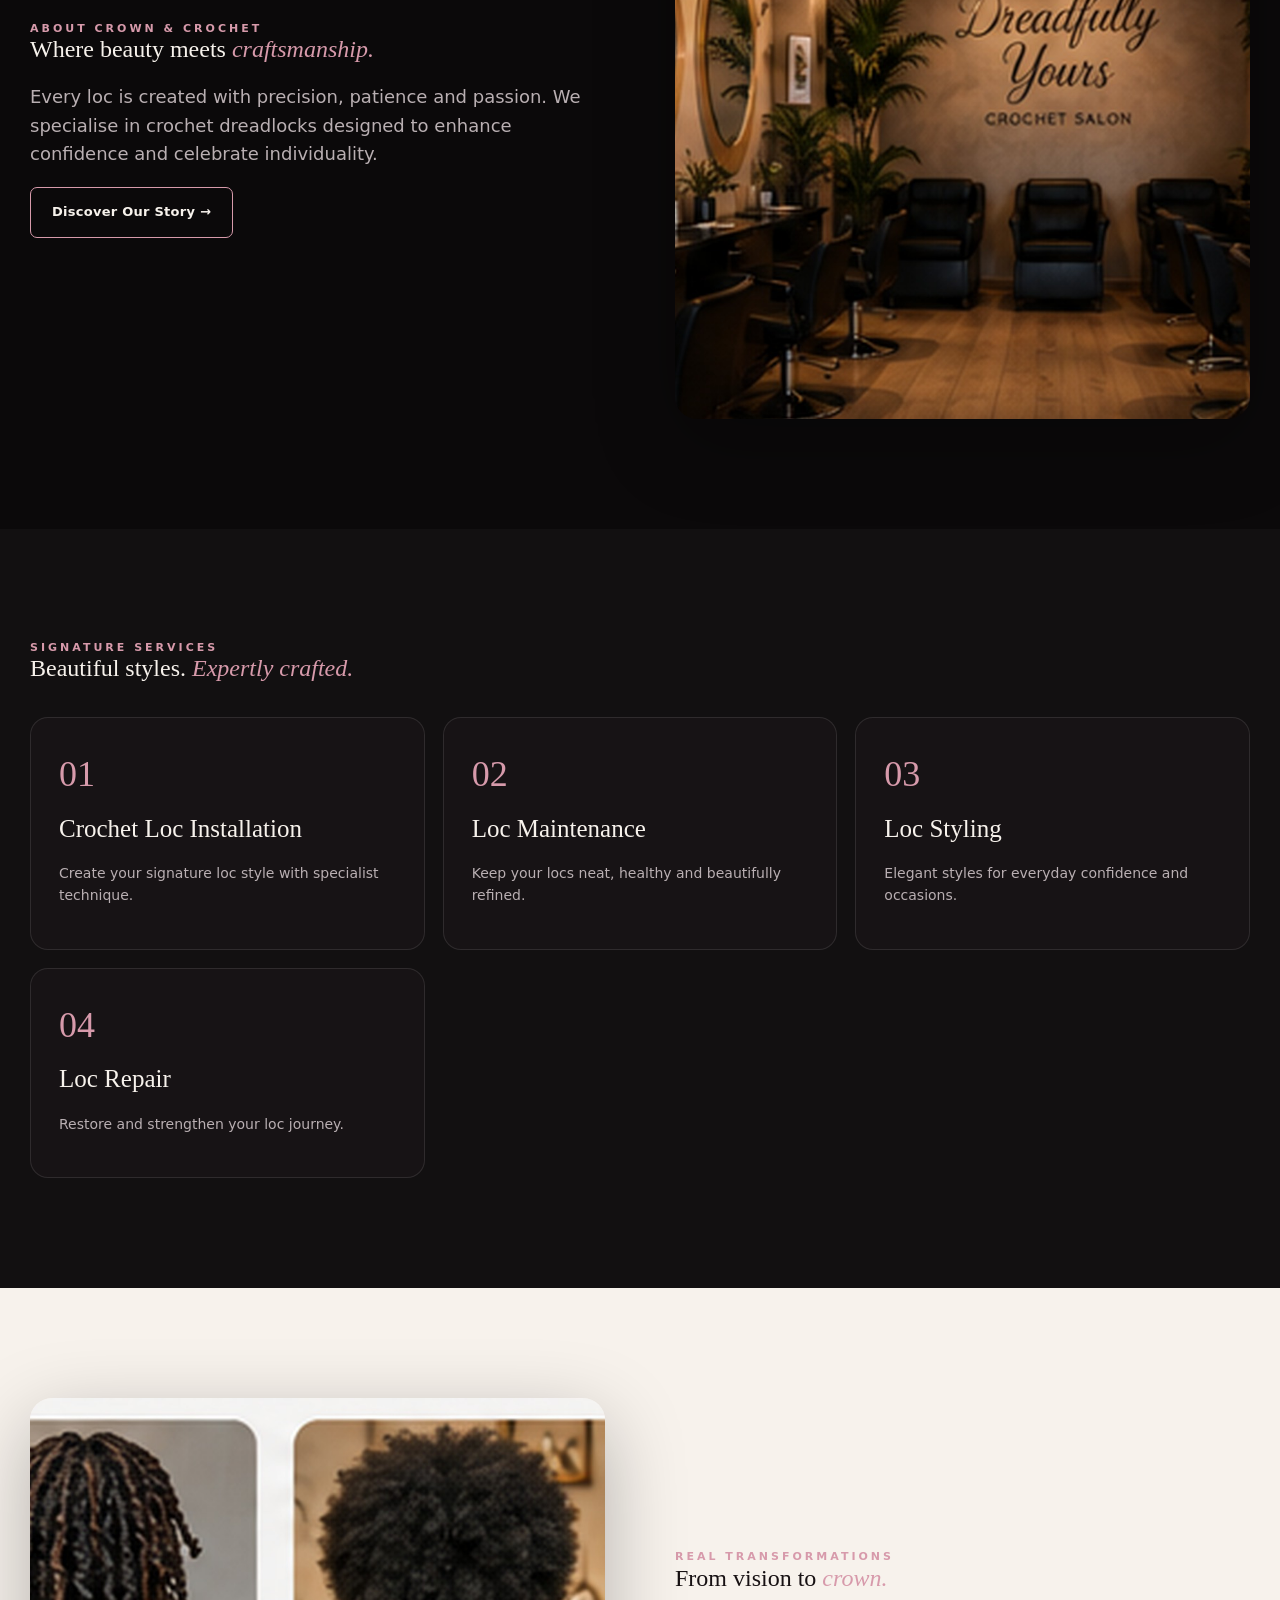
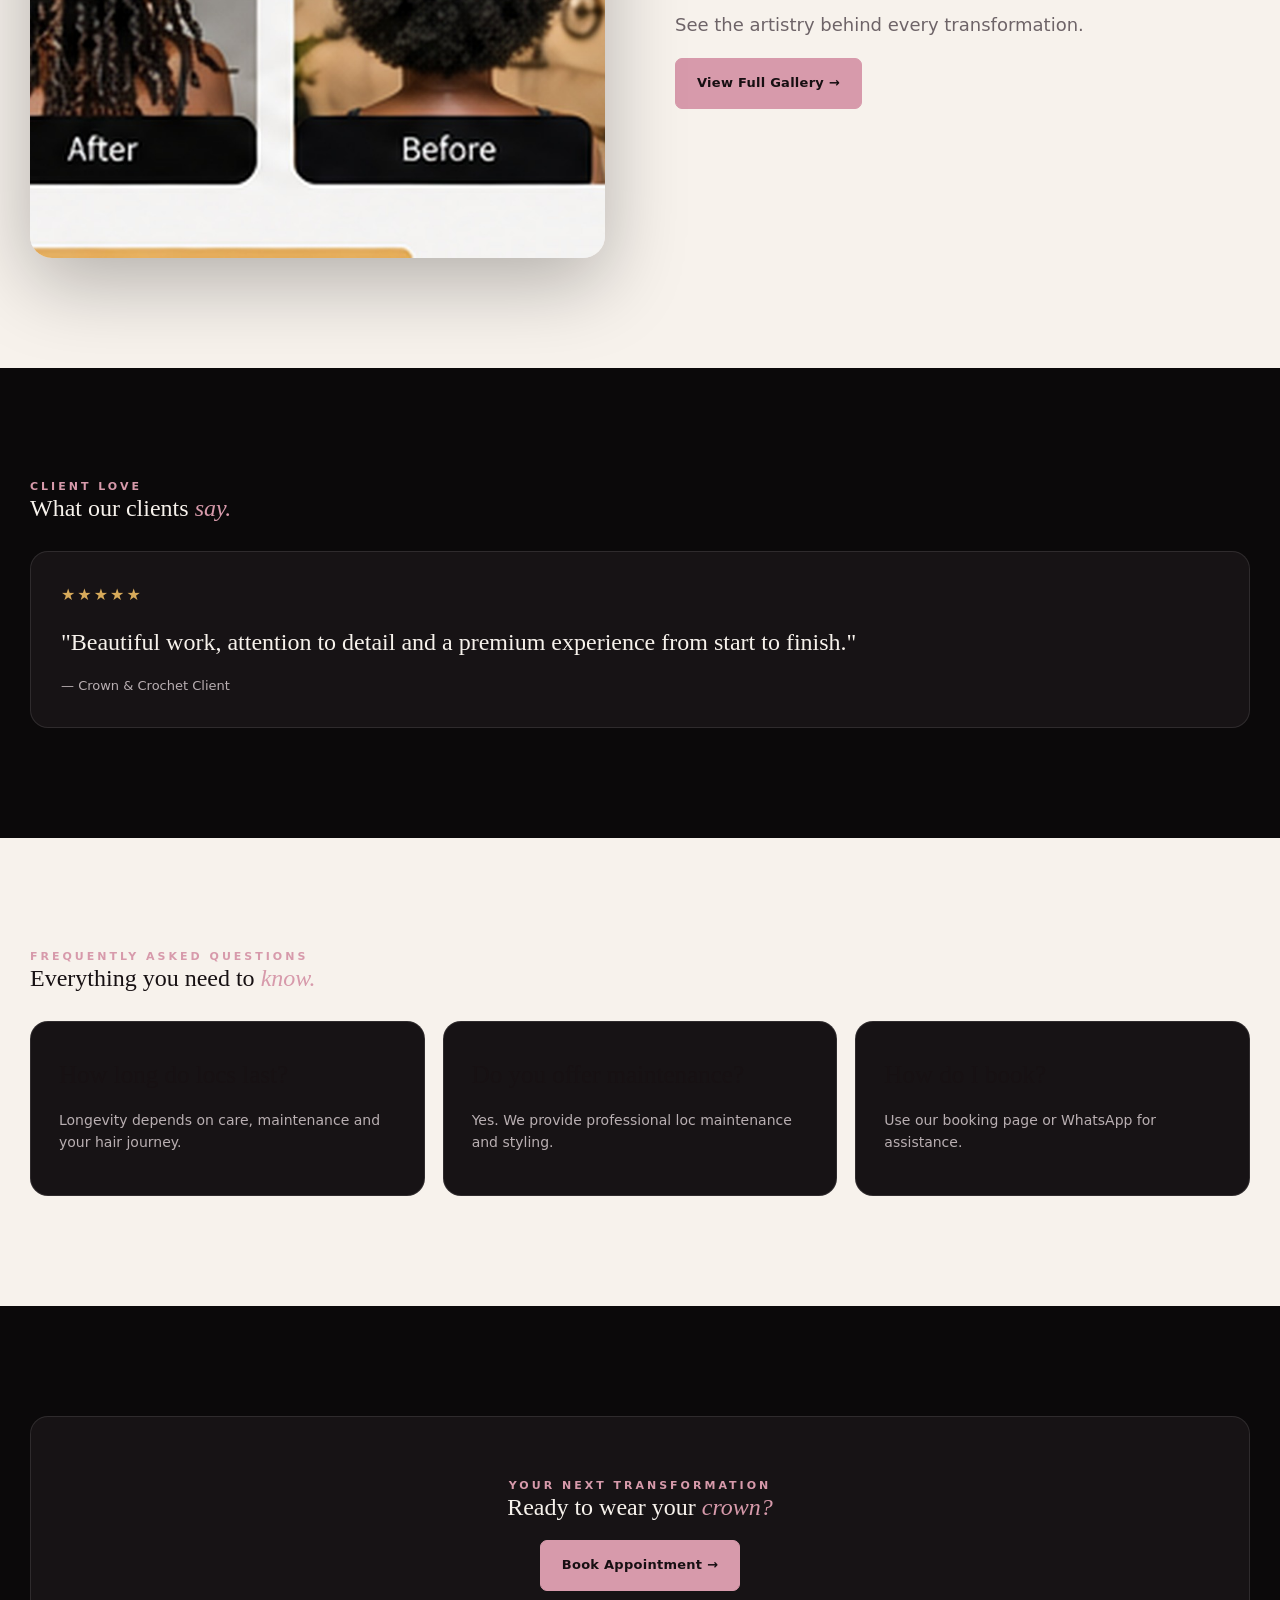
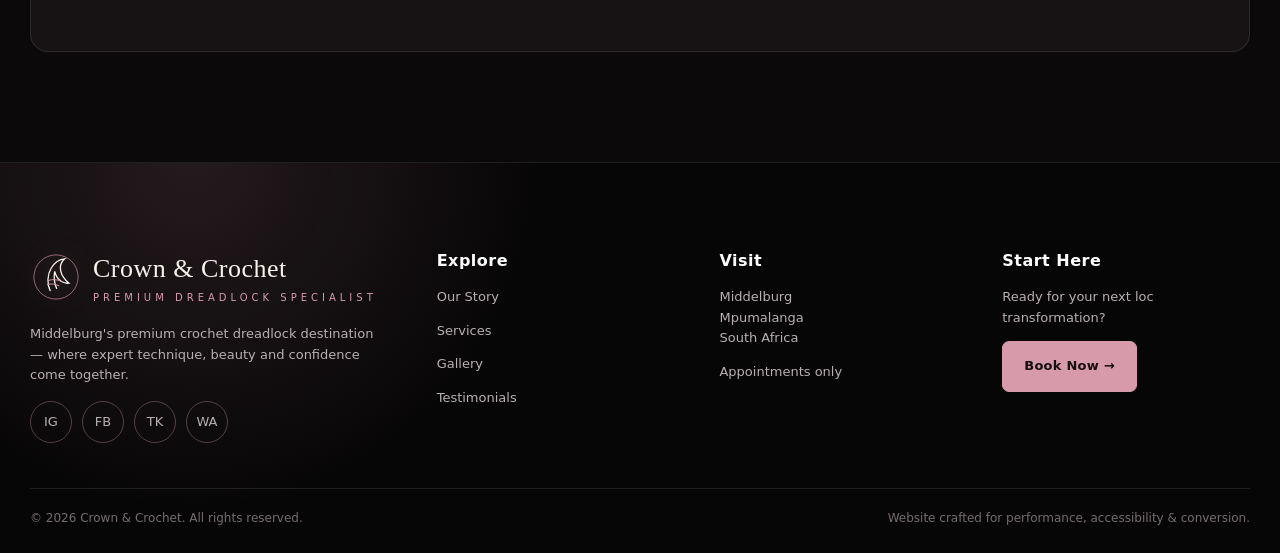
==== commit f89e5dc0: "Add files via upload" ====
--- a/index.html
+++ b/index.html
@@ -32,42 +32,124 @@
 <button class="menu" aria-label="Open menu">☰</button>
 <div class="links">
 <a href="index.html">Home</a><a href="about.html">About</a><a href="services.html">Services</a><a href="gallery.html">Gallery</a><a href="testimonials.html">Testimonials</a><a href="contact.html">Contact</a>
-<a class="nav-booking" href="book.html"><span class="nav-booking-icon">◷</span><span>Book Now</span><span>↗</span></a>
+<a class="btn primary" href="book.html">Book Appointment</a>
 </div></div></nav>
 
+
 <main>
-<section class="hero"><div class="container content"><div class="eyebrow">Premium Crochet Dreadlocks</div><h1>Your Crown.<br><span class="accent">Our Passion.</span></h1><p>Expertly crafted crochet dreadlocks that celebrate your beauty, your culture and your unique style — with a refined salon experience from consultation to finish.</p><div class="actions"><a class="btn primary" href="book.html">Book an Appointment →</a><a class="btn ghost" href="gallery.html">View Our Work</a></div></div></section>
-<section class="trust"><div class="container trust-grid">
-<div class="trust-card"><div class="icon">✦</div><div><strong>Expert Technique</strong><span>Specialised crochet work</span></div></div>
-<div class="trust-card"><div class="icon">♡</div><div><strong>Client Focused</strong><span>Your style, your way</span></div></div>
-<div class="trust-card"><div class="icon">◌</div><div><strong>Premium Quality</strong><span>Natural-looking results</span></div></div>
+
+<section class="hero">
+<div class="container content">
+<div class="eyebrow">Premium Crochet Dreadlocks</div>
+<h1>Your Crown.<br><span class="accent">Our Passion.</span></h1>
+<p>Expertly crafted crochet dreadlocks designed around your beauty, confidence and individuality — delivered with a refined salon experience.</p>
+<div class="actions">
+<a class="btn primary" href="book.html">Book Your Loc Appointment →</a>
+<a class="btn ghost" href="gallery.html">View Transformations</a>
+</div>
+<div class="card" style="margin-top:35px;max-width:420px;background:rgba(15,12,14,.8)">
+<div class="stars">★★★★★</div>
+<strong>5.0 Client Experience</strong>
+<p style="margin:5px 0 0;color:#bbb">Middelburg's specialist crochet dreadlock destination.</p>
+</div>
+</div>
+</section>
+
+<section class="trust">
+<div class="container trust-grid">
+<div class="trust-card"><div class="icon">✦</div><div><strong>Expert Technique</strong><span>Specialist crochet work</span></div></div>
+<div class="trust-card"><div class="icon">♡</div><div><strong>Personal Care</strong><span>Your style, your journey</span></div></div>
+<div class="trust-card"><div class="icon">◌</div><div><strong>Premium Finish</strong><span>Beautiful natural results</span></div></div>
 <div class="trust-card"><div class="icon">⌖</div><div><strong>Middelburg</strong><span>Mpumalanga, South Africa</span></div></div>
-</div></section>
+</div>
+</section>
 
-<section class="section light"><div class="container split">
-<div><div class="kicker">The Atelier</div><h2>More than a salon.<br><span class="accent">It's an experience.</span></h2><p class="lead">We believe great loc work should look beautiful, feel comfortable and last. Every appointment is approached with patience, precision and a genuine respect for your natural hair journey.</p><p class="lead">From neat maintenance to a full transformation, we create a calm, elevated space where your hair gets the attention it deserves.</p><a class="btn" href="about.html">Discover Our Story →</a></div>
-<div class="image-card tall"><img src="assets/salon-interior.jpg" alt="Elegant salon interior"><div class="caption">A calm, considered space for your loc journey.</div></div>
-</div></section>
+<section class="section light">
+<div class="container">
+<div class="card" style="display:grid;grid-template-columns:1fr auto;align-items:center;gap:25px">
+<div>
+<div class="kicker">Quick Booking</div>
+<h2>Ready for your <span class="accent">new look?</span></h2>
+<p class="lead">Choose your service and reserve your transformation appointment.</p>
+</div>
+<a class="btn primary" href="book.html">Book Now →</a>
+</div>
+</div>
+</section>
 
-<section class="section"><div class="container"><div class="kicker">Signature Services</div><h2>Beauty. Quality. <span class="accent">Confidence.</span></h2><p class="lead">Professional crochet dreadlock services tailored to your style, hair needs and maintenance goals.</p><div class="cards" style="margin-top:35px">
-<div class="card"><div class="num">01</div><h3>Crochet Dreadlocks</h3><p>Precision crochet installation and refinement for clean, natural-looking locs.</p><a href="services.html">Explore service →</a></div>
-<div class="card"><div class="num">02</div><h3>Loc Maintenance</h3><p>Retightening, repairs and reshaping to keep your locs neat, strong and polished.</p><a href="services.html">Explore service →</a></div>
-<div class="card"><div class="num">03</div><h3>Styling & Care</h3><p>Elegant styling, scalp care and finishing touches designed around your lifestyle.</p><a href="services.html">Explore service →</a></div>
-</div></div></section>
+<section class="section">
+<div class="container split">
+<div>
+<div class="kicker">About Crown & Crochet</div>
+<h2>Where beauty meets <span class="accent">craftsmanship.</span></h2>
+<p class="lead">Every loc is created with precision, patience and passion. We specialise in crochet dreadlocks designed to enhance confidence and celebrate individuality.</p>
+<a class="btn" href="about.html">Discover Our Story →</a>
+</div>
+<div class="image-card tall"><img src="assets/salon-interior.jpg" alt="Crown and Crochet salon"></div>
+</div>
+</section>
 
-<section class="section light"><div class="container"><div class="split"><div class="image-card medium"><img src="assets/before-after.jpg" alt="Crochet loc transformation"><div class="caption">Transformation is the craft.</div></div><div><div class="kicker">The Difference</div><h2>Precision you can <span class="accent">see.</span></h2><p class="lead">Our approach is built around tidy sections, controlled tension, clean finishing and a result that feels like you — only elevated.</p><a class="btn primary" href="gallery.html">See the Gallery →</a></div></div></div></section>
+<section class="section dark2">
+<div class="container">
+<div class="kicker">Signature Services</div>
+<h2>Beautiful styles. <span class="accent">Expertly crafted.</span></h2>
+<div class="cards" style="margin-top:35px">
+<div class="card"><div class="num">01</div><h3>Crochet Loc Installation</h3><p>Create your signature loc style with specialist technique.</p></div>
+<div class="card"><div class="num">02</div><h3>Loc Maintenance</h3><p>Keep your locs neat, healthy and beautifully refined.</p></div>
+<div class="card"><div class="num">03</div><h3>Loc Styling</h3><p>Elegant styles for everyday confidence and occasions.</p></div>
+<div class="card"><div class="num">04</div><h3>Loc Repair</h3><p>Restore and strengthen your loc journey.</p></div>
+</div>
+</div>
+</section>
 
-<section class="section"><div class="container"><div class="split"><div><div class="kicker">Ready when you are</div><h2>Your next look starts <span class="accent">here.</span></h2><p class="lead">Tell us what you have in mind, choose a convenient date and we'll take it from there.</p><a class="btn primary" href="book.html">Book Your Appointment →</a></div><div class="image-card medium"><img src="assets/portrait-gold-locs.jpg" alt="Woman wearing styled crochet locs"></div></div></div></section>
+<section class="section light">
+<div class="container split">
+<div class="image-card medium"><img src="assets/before-after.jpg" alt="Loc transformation"></div>
+<div>
+<div class="kicker">Real Transformations</div>
+<h2>From vision to <span class="accent">crown.</span></h2>
+<p class="lead">See the artistry behind every transformation.</p>
+<a class="btn primary" href="gallery.html">View Full Gallery →</a>
+</div>
+</div>
+</section>
 
-<section class="section light"><div class="container">
-<div class="kicker">Why Crown & Crochet</div>
-<h2>A premium loc experience built around <span class="accent">you.</span></h2>
-<div class="cards" style="margin-top:35px">
-<div class="card"><div class="num">✓</div><h3>Specialist Technique</h3><p>Focused crochet dreadlock expertise with precision finishing and beautiful results.</p></div>
-<div class="card"><div class="num">✓</div><h3>Personal Consultation</h3><p>Every appointment is shaped around your hair goals, style and comfort.</p></div>
-<div class="card"><div class="num">✓</div><h3>Premium Experience</h3><p>A calm, professional salon journey from consultation to final styling.</p></div>
-</div></div></section>
-</main><a class="whatsapp-float" href="https://wa.me/27" target="_blank">💬 WhatsApp Booking</a><footer class="footer"><div class="container">
+<section class="section">
+<div class="container">
+<div class="kicker">Client Love</div>
+<h2>What our clients <span class="accent">say.</span></h2>
+<div class="testimonial" style="margin-top:30px">
+<div class="stars">★★★★★</div>
+<div class="quote">"Beautiful work, attention to detail and a premium experience from start to finish."</div>
+<div class="person">— Crown & Crochet Client</div>
+</div>
+</div>
+</section>
+
+<section class="section light">
+<div class="container">
+<div class="kicker">Frequently Asked Questions</div>
+<h2>Everything you need to <span class="accent">know.</span></h2>
+<div class="cards" style="margin-top:30px">
+<div class="card"><h3>How long do locs last?</h3><p>Longevity depends on care, maintenance and your hair journey.</p></div>
+<div class="card"><h3>Do you offer maintenance?</h3><p>Yes. We provide professional loc maintenance and styling.</p></div>
+<div class="card"><h3>How do I book?</h3><p>Use our booking page or WhatsApp for assistance.</p></div>
+</div>
+</div>
+</section>
+
+<section class="section">
+<div class="container">
+<div class="card" style="text-align:center;padding:60px">
+<div class="kicker">Your Next Transformation</div>
+<h2>Ready to wear your <span class="accent">crown?</span></h2>
+<a class="btn primary" href="book.html">Book Appointment →</a>
+</div>
+</div>
+</section>
+
+</main>
+<footer class="footer"><div class="container">
 <div class="footer-grid">
 <div><div class="brand"><img src="assets/logo-mark.svg" alt=""><div><b>Crown & Crochet</b><span>Premium Dreadlock Specialist</span></div></div><p style="margin-top:18px;max-width:350px">Middelburg's premium crochet dreadlock destination — where expert technique, beauty and confidence come together.</p><div class="social"><a href="#" aria-label="Instagram">IG</a><a href="#" aria-label="Facebook">FB</a><a href="#" aria-label="TikTok">TK</a><a href="#" aria-label="WhatsApp">WA</a></div></div>
 <div><h4>Explore</h4><p><a href="about.html">Our Story</a></p><p><a href="services.html">Services</a></p><p><a href="gallery.html">Gallery</a></p><p><a href="testimonials.html">Testimonials</a></p></div>
--- a/assets/styles.css
+++ b/assets/styles.css
@@ -66,30 +66,5 @@
 background:#d79aab;color:#111;transform:translateY(-4px)
 }
 
-
-/* FINAL HEADER CTA FIX */
-.links > .btn.primary,
-.links .btn.primary {
-    border-radius:999px !important;
-    padding:10px 18px !important;
-    min-height:46px;
-    display:inline-flex;
-    align-items:center;
-    gap:8px;
-    background:linear-gradient(135deg,#e4adbd,#cc8ca2) !important;
-    color:#160f12 !important;
-    box-shadow:0 8px 24px rgba(215,154,171,.25);
-    font-size:12px;
-}
-.links > .btn.primary:hover,
-.links .btn.primary:hover {
-    transform:translateY(-2px);
-}
-.nav-booking-icon {
-    width:22px;
-    height:22px;
-    display:inline-grid;
-    place-items:center;
-    border-radius:50%;
-    background:rgba(255,255,255,.35);
-}
+/* Homepage V2 refinement */
+.hero .card strong{display:block;margin-top:8px}
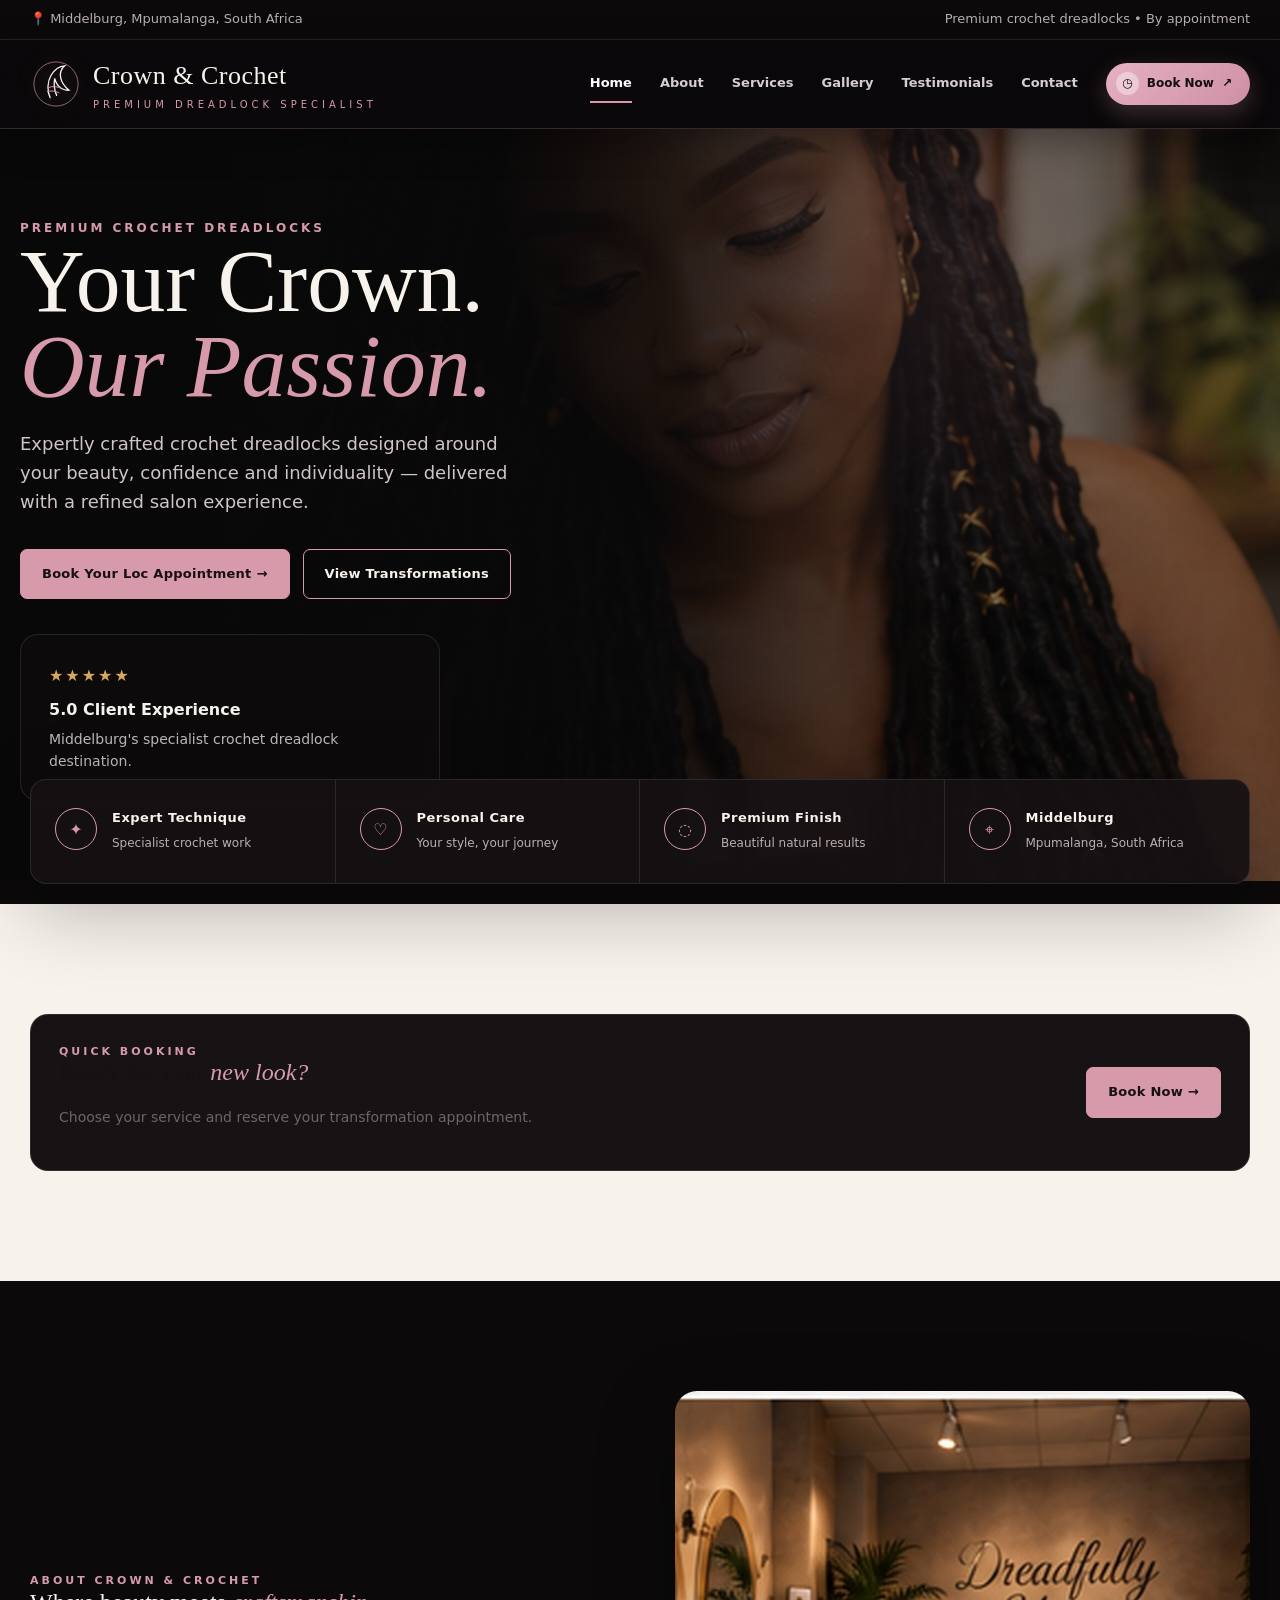
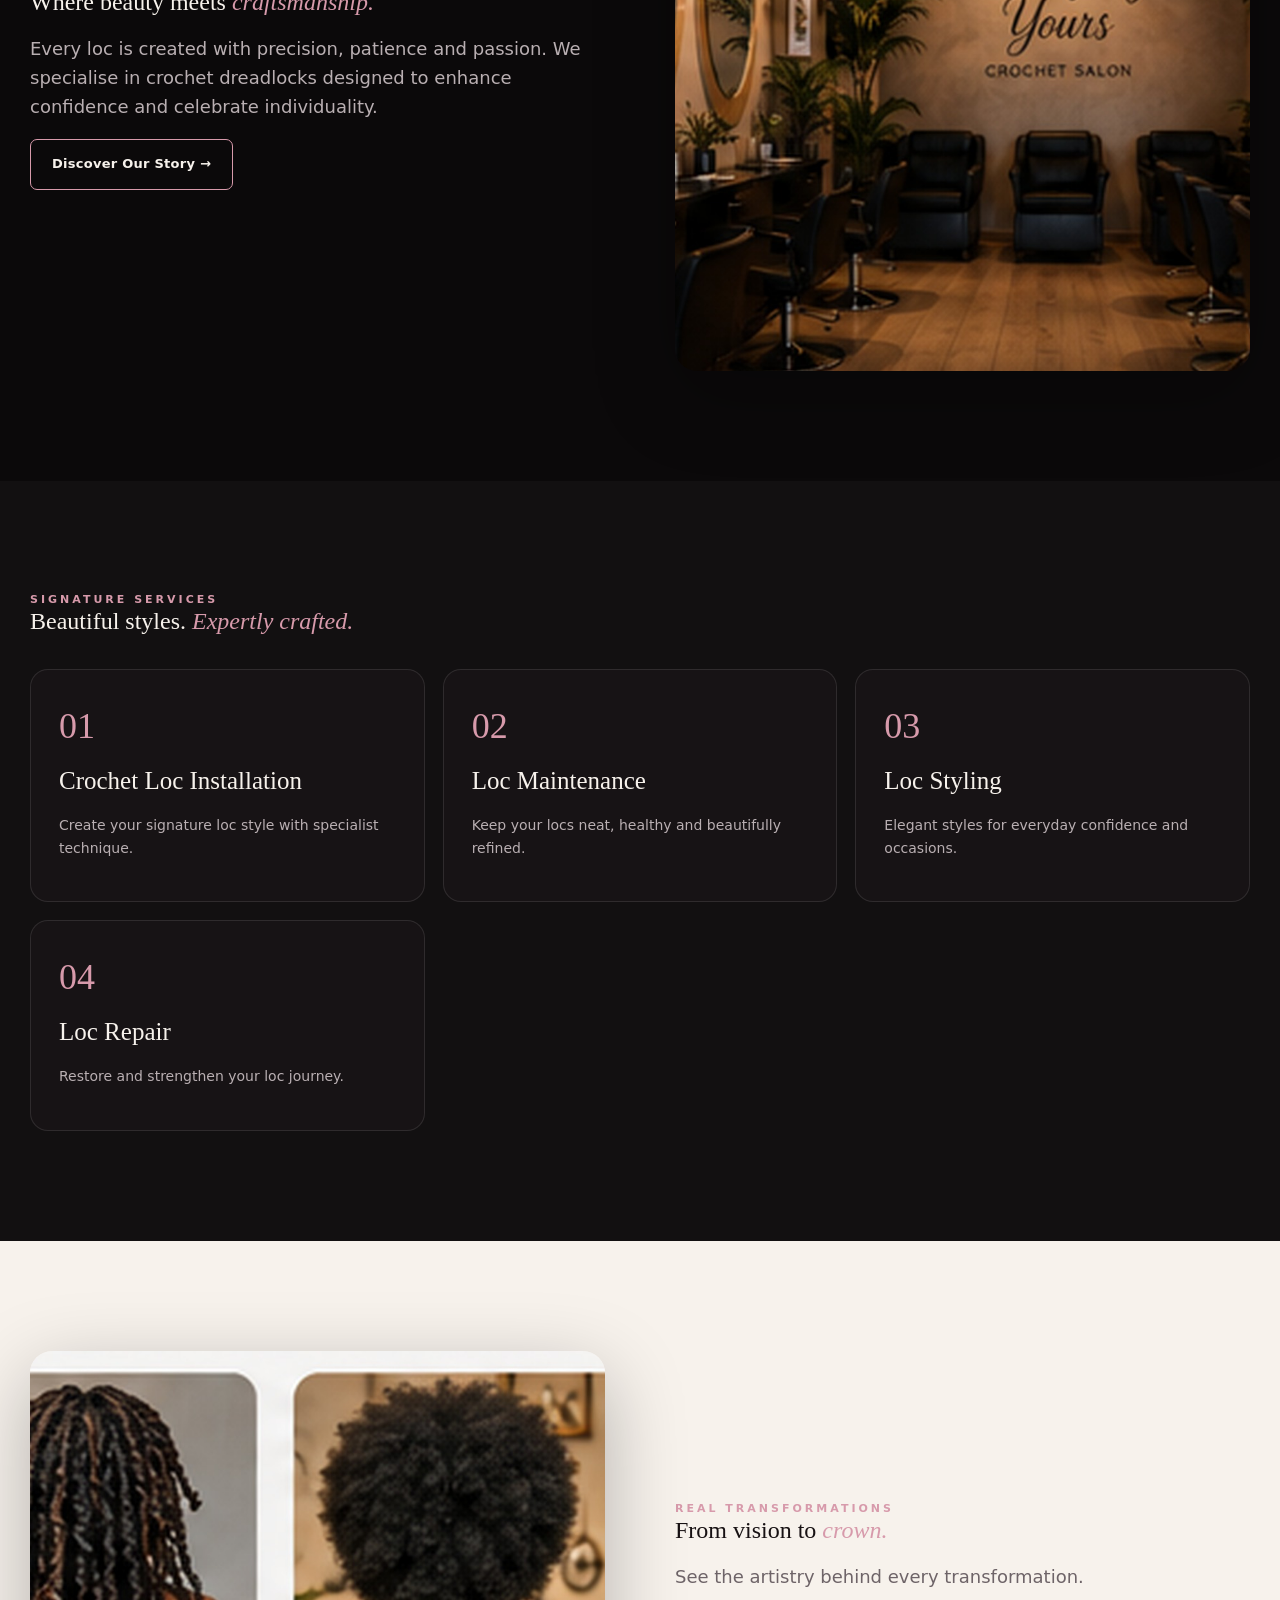
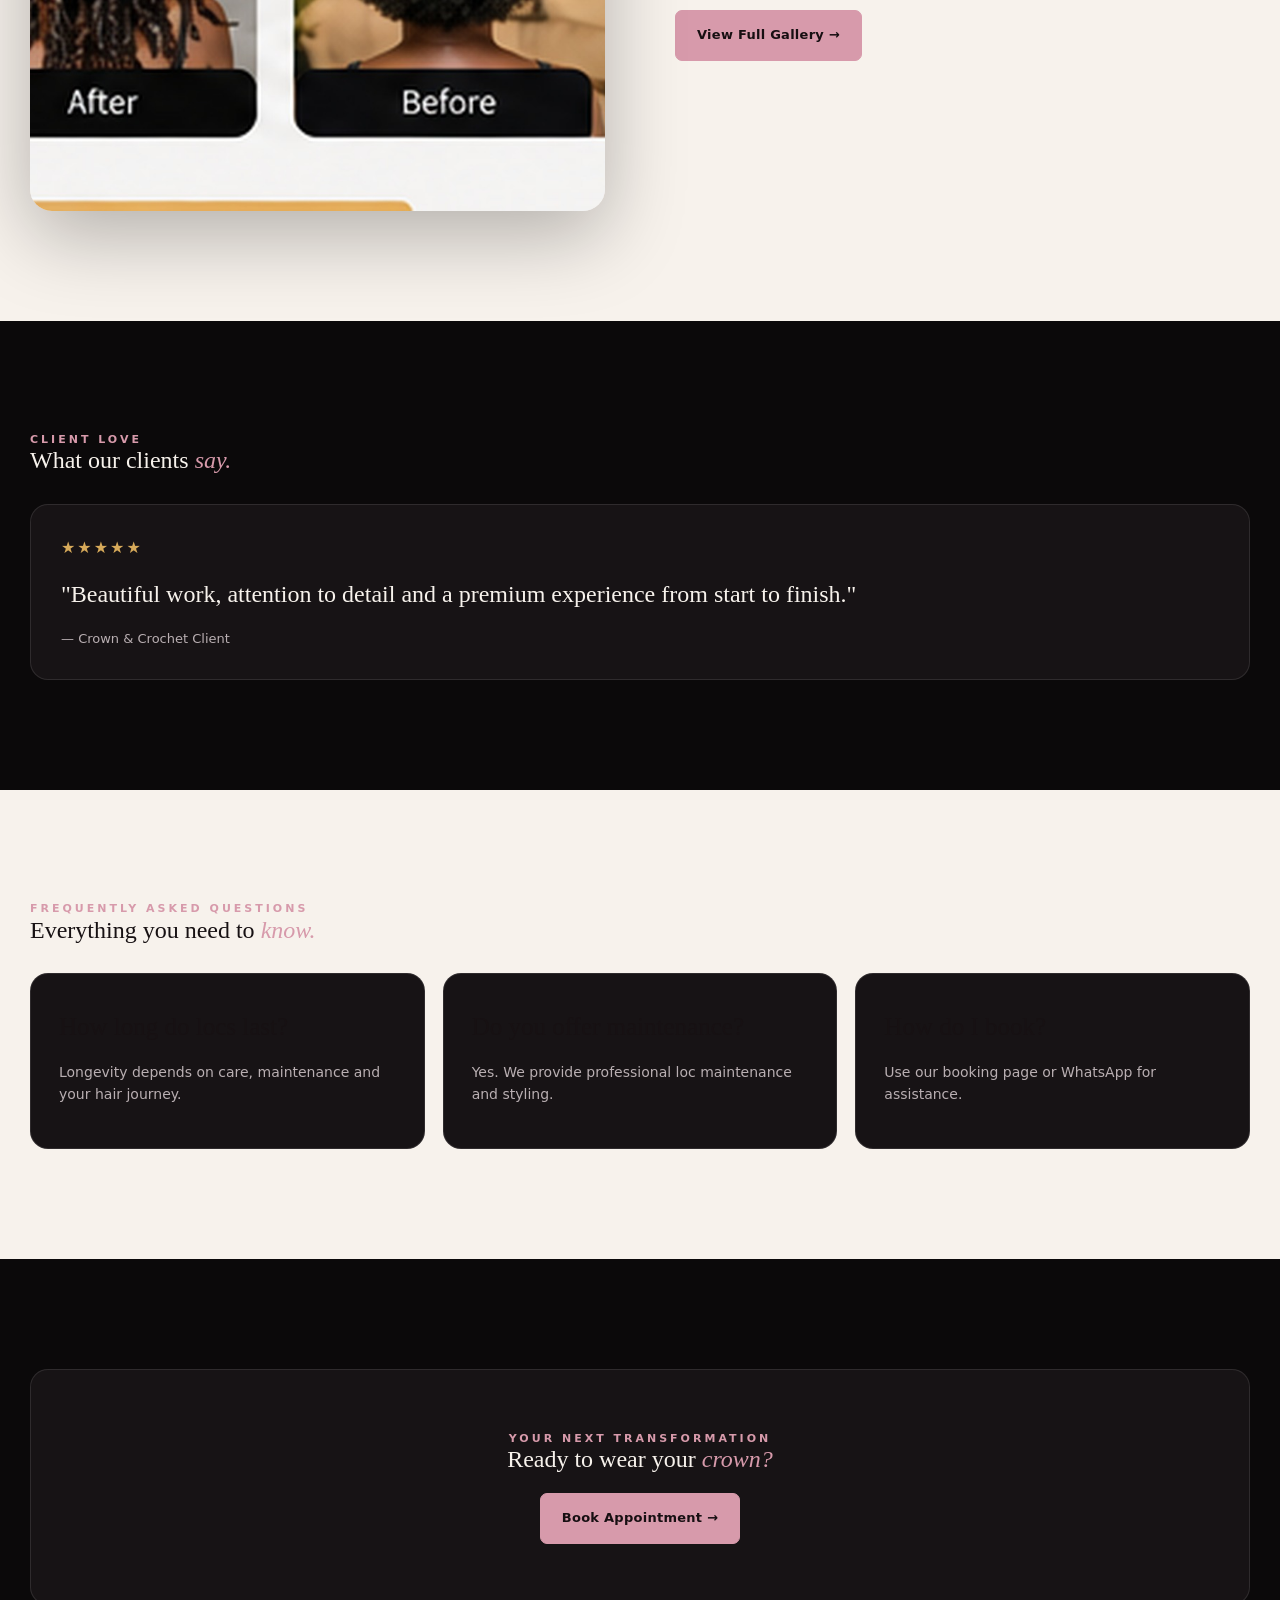
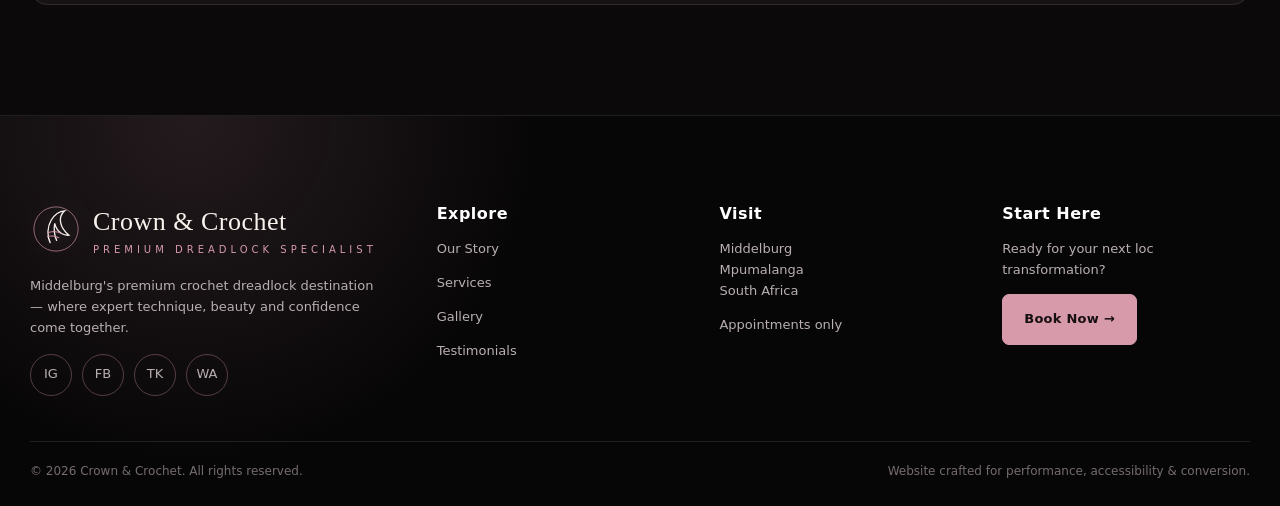
==== commit 3eab89a5: "Add files via upload" ====
--- a/index.html
+++ b/index.html
@@ -32,7 +32,7 @@
 <button class="menu" aria-label="Open menu">☰</button>
 <div class="links">
 <a href="index.html">Home</a><a href="about.html">About</a><a href="services.html">Services</a><a href="gallery.html">Gallery</a><a href="testimonials.html">Testimonials</a><a href="contact.html">Contact</a>
-<a class="btn primary" href="book.html">Book Appointment</a>
+<a class="nav-booking" href="book.html"><span class="booking-icon">◷</span><span>Book Now</span><span>↗</span></a>
 </div></div></nav>
 
 
--- a/assets/styles.css
+++ b/assets/styles.css
@@ -68,3 +68,63 @@
 
 /* Homepage V2 refinement */
 .hero .card strong{display:block;margin-top:8px}
+
+
+/* Homepage final alignment and header CTA correction */
+.nav .btn.primary {
+    all: unset;
+}
+.links .nav-booking{
+    display:inline-flex;
+    align-items:center;
+    gap:8px;
+    height:42px;
+    padding:0 18px 0 10px;
+    border-radius:999px;
+    background:linear-gradient(135deg,#e5b1c1,#ce8fa5);
+    color:#140e11;
+    font-size:12px;
+    font-weight:800;
+    white-space:nowrap;
+    box-shadow:0 8px 25px rgba(215,154,171,.25);
+}
+.booking-icon{
+    display:grid;
+    place-items:center;
+    width:23px;height:23px;
+    border-radius:50%;
+    background:rgba(255,255,255,.4);
+}
+.hero .content{
+    max-width:650px;
+    padding-top:90px;
+    padding-bottom:80px;
+}
+.hero h1{
+    line-height:.95;
+    margin-bottom:22px;
+}
+.hero p{
+    max-width:520px;
+}
+.trust-grid{
+    transform:translateY(-20px);
+}
+.section{
+    overflow:hidden;
+}
+.split{
+    align-items:center;
+    gap:70px;
+}
+.image-card img{
+    object-fit:cover;
+}
+@media(max-width:900px){
+.hero .content{
+ padding-top:55px;
+}
+.links .nav-booking{
+ width:auto;
+}
+}
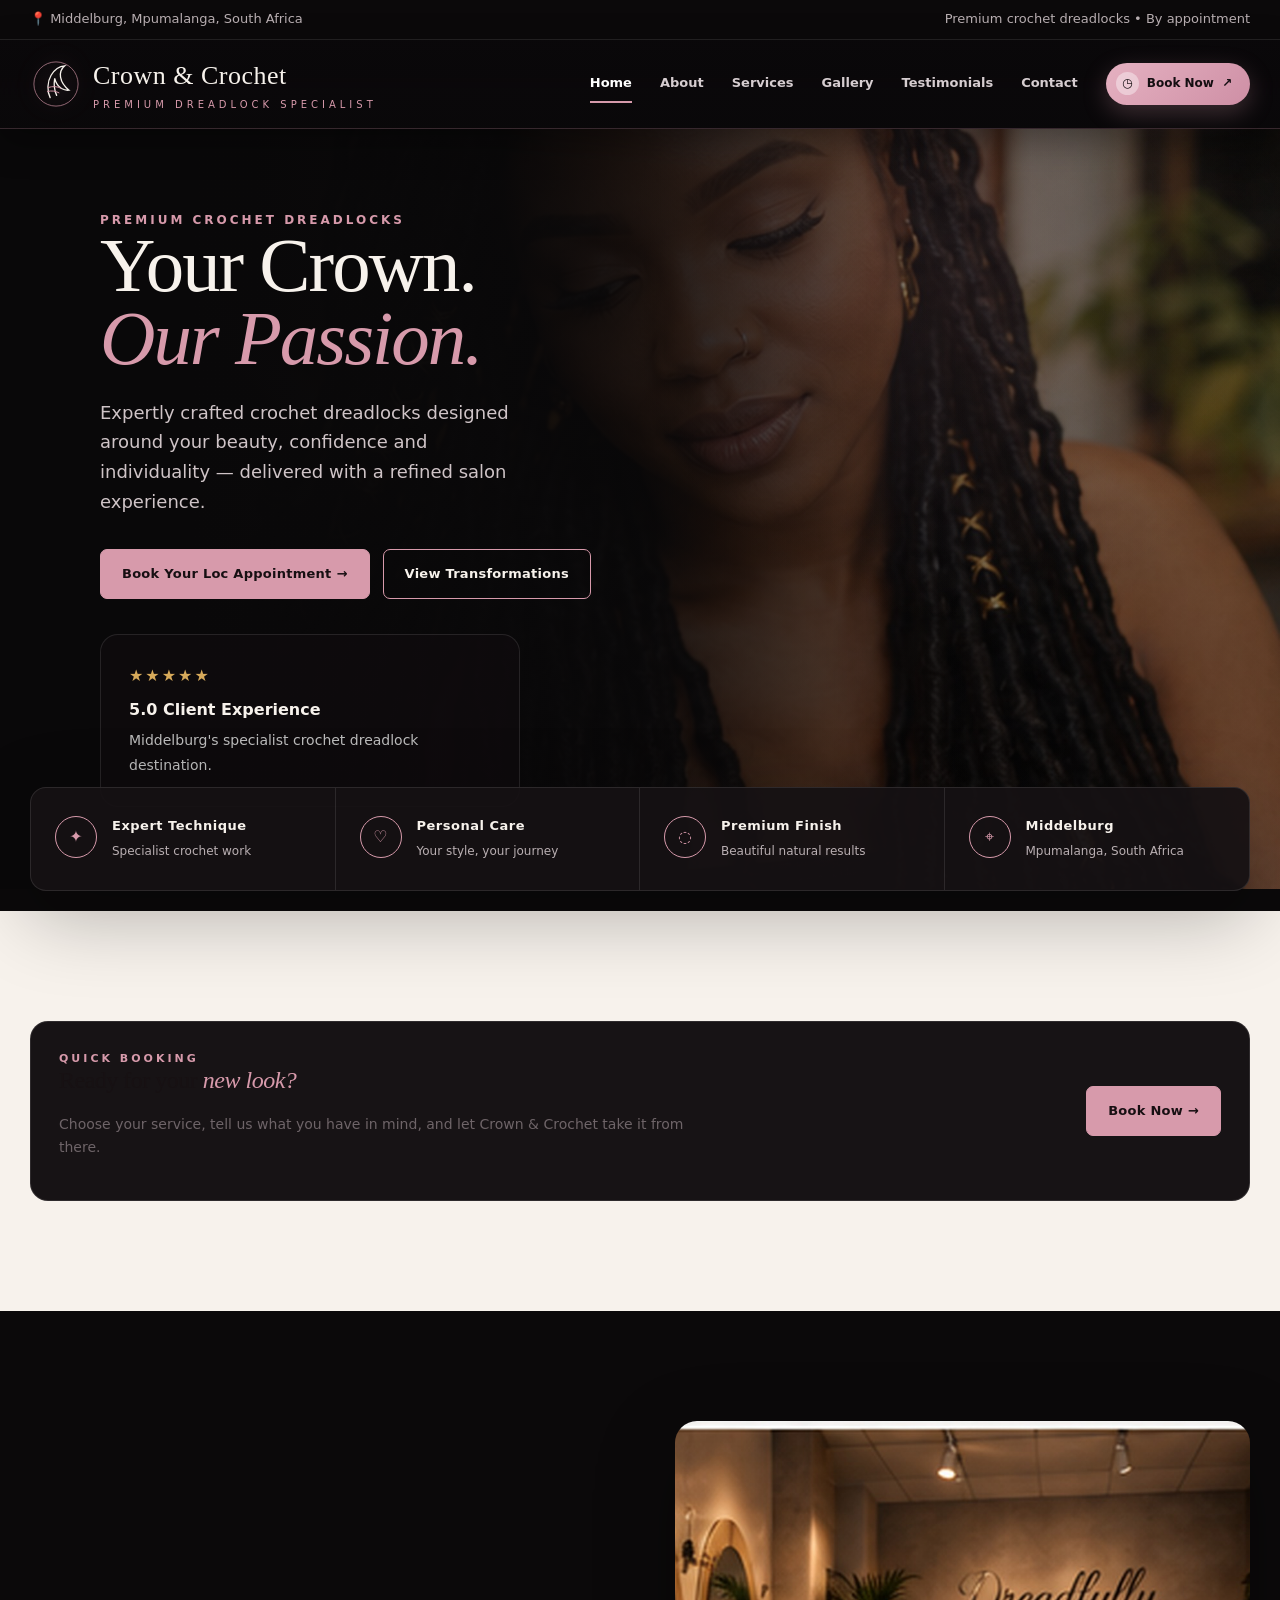
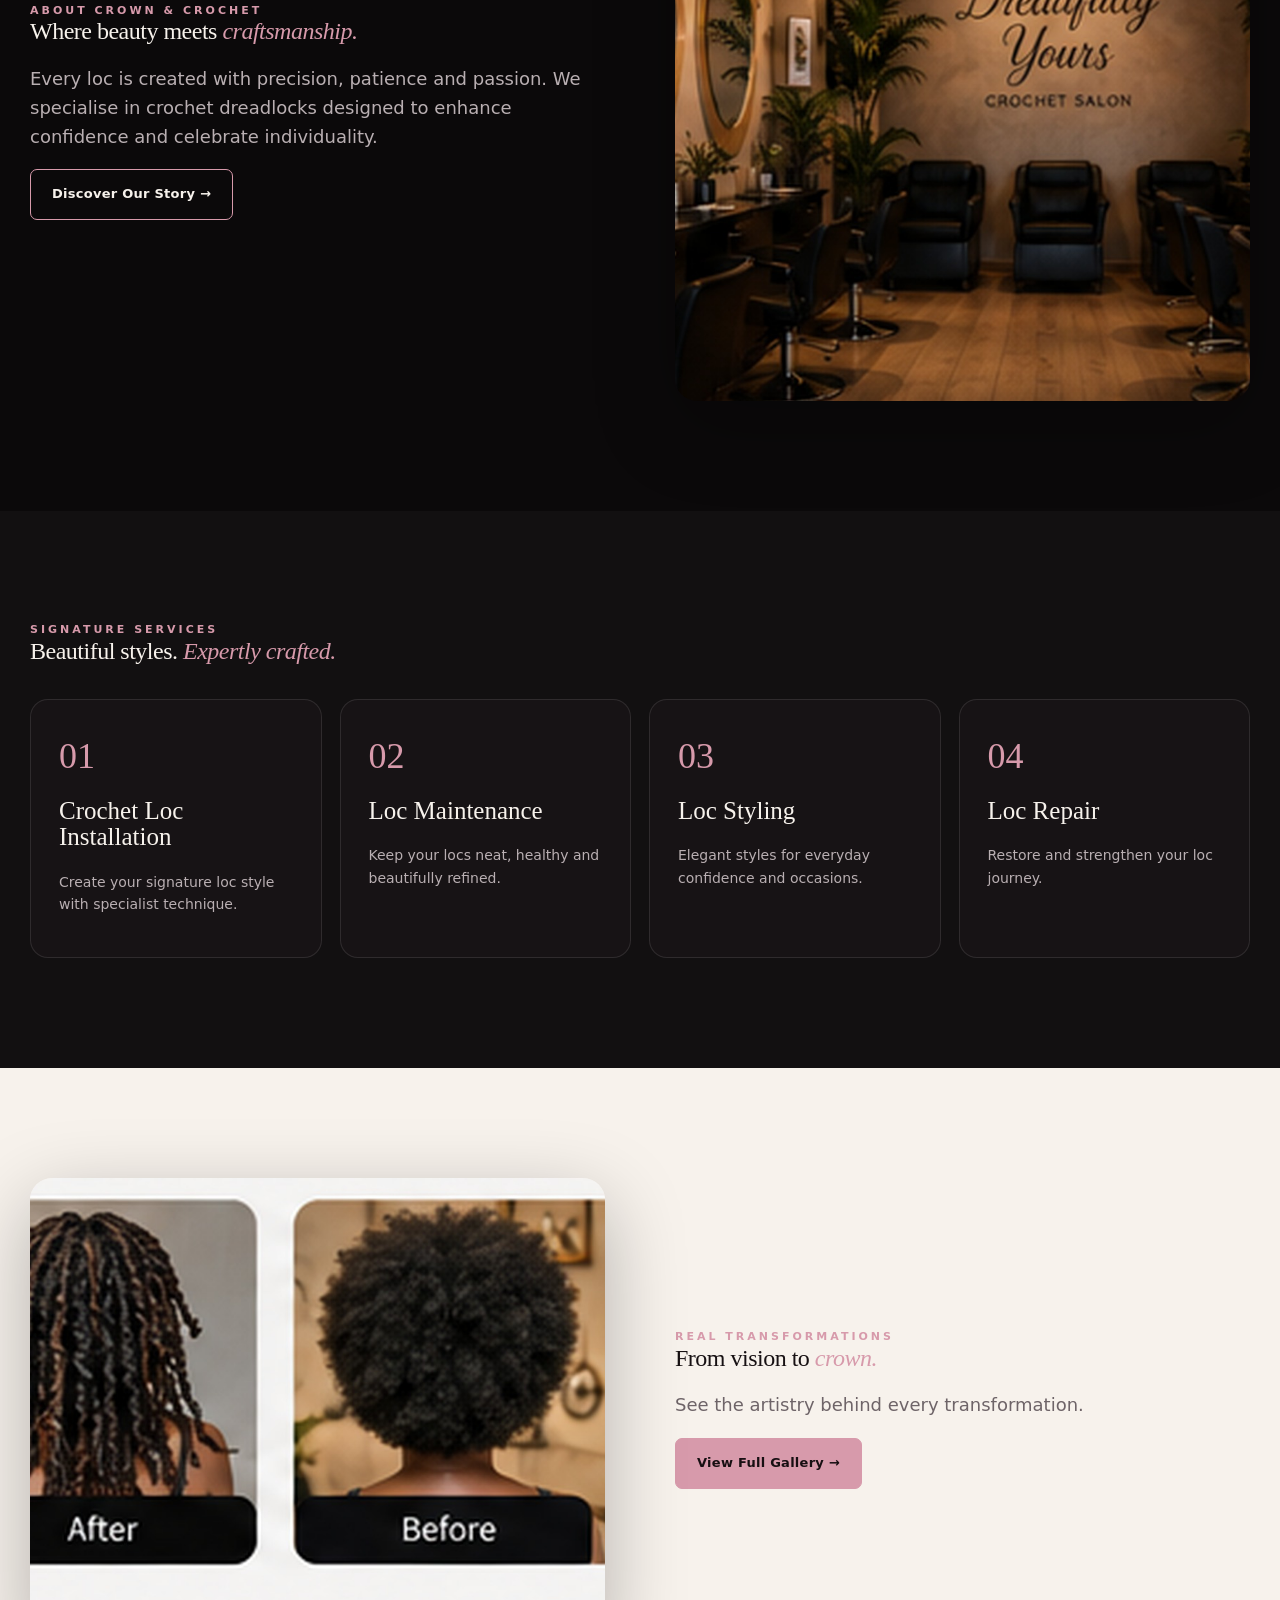
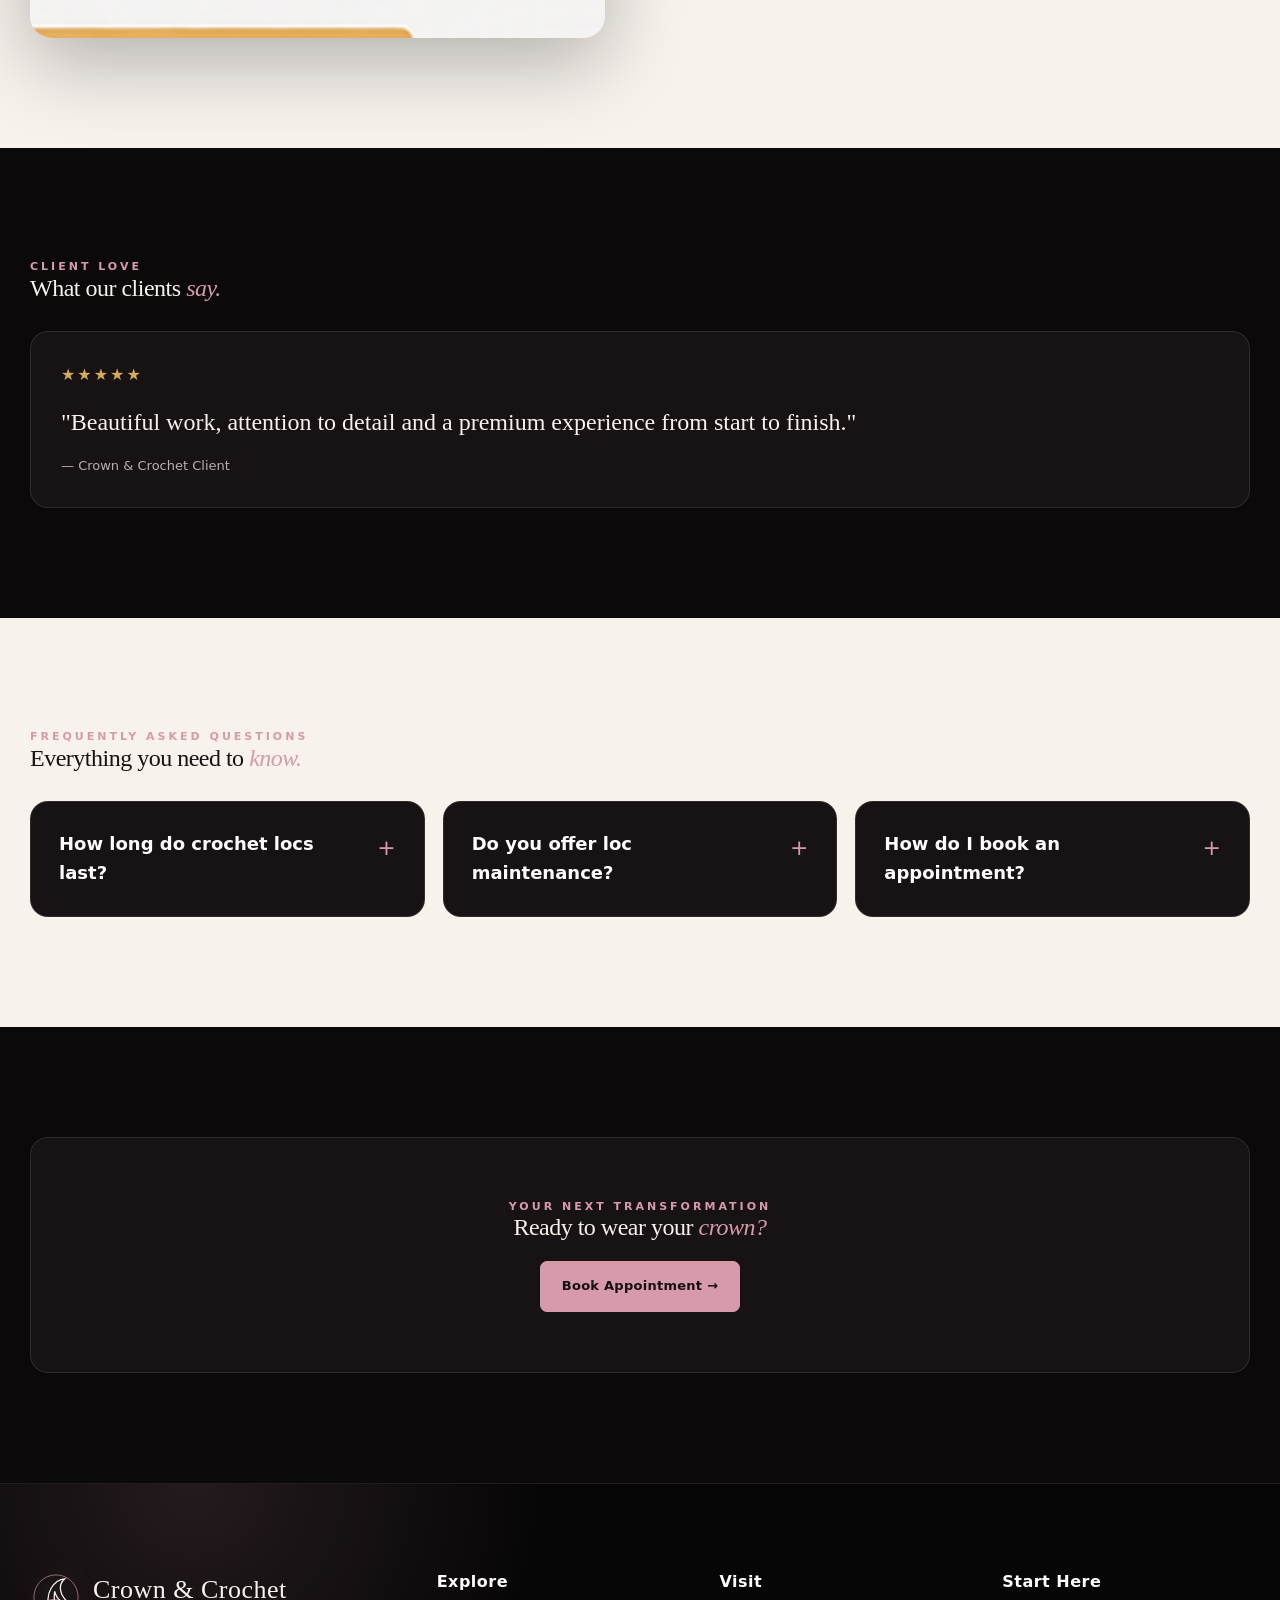
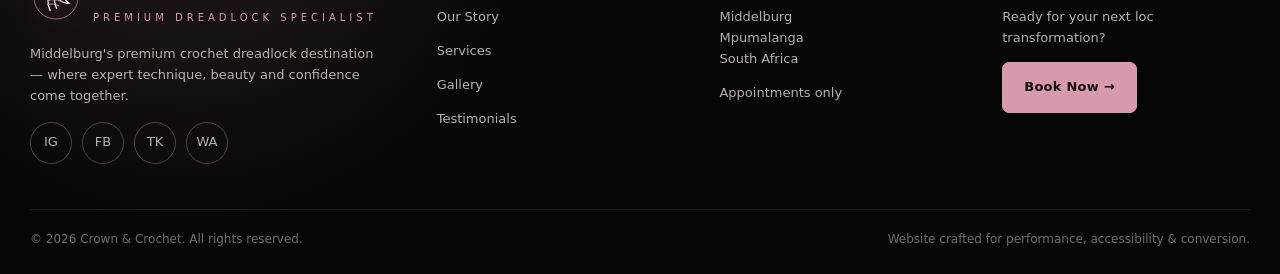
==== commit 246e36b2: "Add files via upload" ====
--- a/index.html
+++ b/index.html
@@ -70,7 +70,7 @@
 <div>
 <div class="kicker">Quick Booking</div>
 <h2>Ready for your <span class="accent">new look?</span></h2>
-<p class="lead">Choose your service and reserve your transformation appointment.</p>
+<p class="lead">Choose your service, tell us what you have in mind, and let Crown &amp; Crochet take it from there.</p>
 </div>
 <a class="btn primary" href="book.html">Book Now →</a>
 </div>
@@ -130,10 +130,10 @@
 <div class="container">
 <div class="kicker">Frequently Asked Questions</div>
 <h2>Everything you need to <span class="accent">know.</span></h2>
-<div class="cards" style="margin-top:30px">
-<div class="card"><h3>How long do locs last?</h3><p>Longevity depends on care, maintenance and your hair journey.</p></div>
-<div class="card"><h3>Do you offer maintenance?</h3><p>Yes. We provide professional loc maintenance and styling.</p></div>
-<div class="card"><h3>How do I book?</h3><p>Use our booking page or WhatsApp for assistance.</p></div>
+<div class="cards faq-cards" style="margin-top:30px">
+<details class="card faq-item"><summary>How long do crochet locs last?</summary><p>With proper care and regular maintenance, crochet locs can remain beautiful for a long time. Your loctician can recommend a maintenance rhythm suited to your hair.</p></details>
+<details class="card faq-item"><summary>Do you offer loc maintenance?</summary><p>Yes. Crown &amp; Crochet offers professional maintenance and styling to help keep your locs neat, healthy and beautifully finished.</p></details>
+<details class="card faq-item"><summary>How do I book an appointment?</summary><p>Choose your preferred service through our booking page, or contact Crown &amp; Crochet if you need help before booking.</p></details>
 </div>
 </div>
 </section>
--- a/assets/styles.css
+++ b/assets/styles.css
@@ -128,3 +128,67 @@
  width:auto;
 }
 }
+
+
+/* Crown & Crochet Homepage V3 luxury polish */
+.hero{
+    min-height:760px;
+}
+.hero .content{
+    max-width:560px;
+    padding-top:80px;
+    padding-left:80px;
+}
+.hero h1{
+    font-size:clamp(58px,6vw,92px);
+    letter-spacing:-2px;
+}
+.hero p{
+    max-width:440px;
+    line-height:1.8;
+}
+.trust{
+    position:relative;
+    z-index:3;
+}
+.quick-booking{
+    border-radius:22px;
+}
+.section h2{
+    letter-spacing:-.5px;
+}
+.cards .card{
+    transition:.3s ease;
+}
+.cards .card:hover{
+    transform:translateY(-6px);
+    border-color:rgba(215,154,171,.5);
+}
+@media(max-width:900px){
+.hero .content{
+ padding-left:25px;
+ padding-top:50px;
+}
+.hero{
+ min-height:650px;
+}
+}
+
+/* Crown & Crochet Homepage V4 polish */
+.hero .content{max-width:650px}
+.hero .content>p{line-height:1.65}
+.dark2 .cards{grid-template-columns:repeat(4,minmax(0,1fr));align-items:stretch}
+.dark2 .card{min-height:180px}
+.faq-cards{grid-template-columns:repeat(3,minmax(0,1fr));align-items:stretch}
+.faq-item{cursor:pointer}
+.faq-item summary{list-style:none;cursor:pointer;font-size:18px;font-weight:600;color:#fff;display:flex;justify-content:space-between;gap:18px}
+.faq-item summary::-webkit-details-marker{display:none}
+.faq-item summary:after{content:"+";color:#d79aab;font-size:22px;font-weight:400}
+.faq-item[open] summary:after{content:"−"}
+.faq-item p{margin-top:16px;color:#b9b1b4;line-height:1.65}
+@media(max-width:900px){
+.dark2 .cards,.faq-cards{grid-template-columns:repeat(2,minmax(0,1fr))}
+}
+@media(max-width:620px){
+.dark2 .cards,.faq-cards{grid-template-columns:1fr}
+}
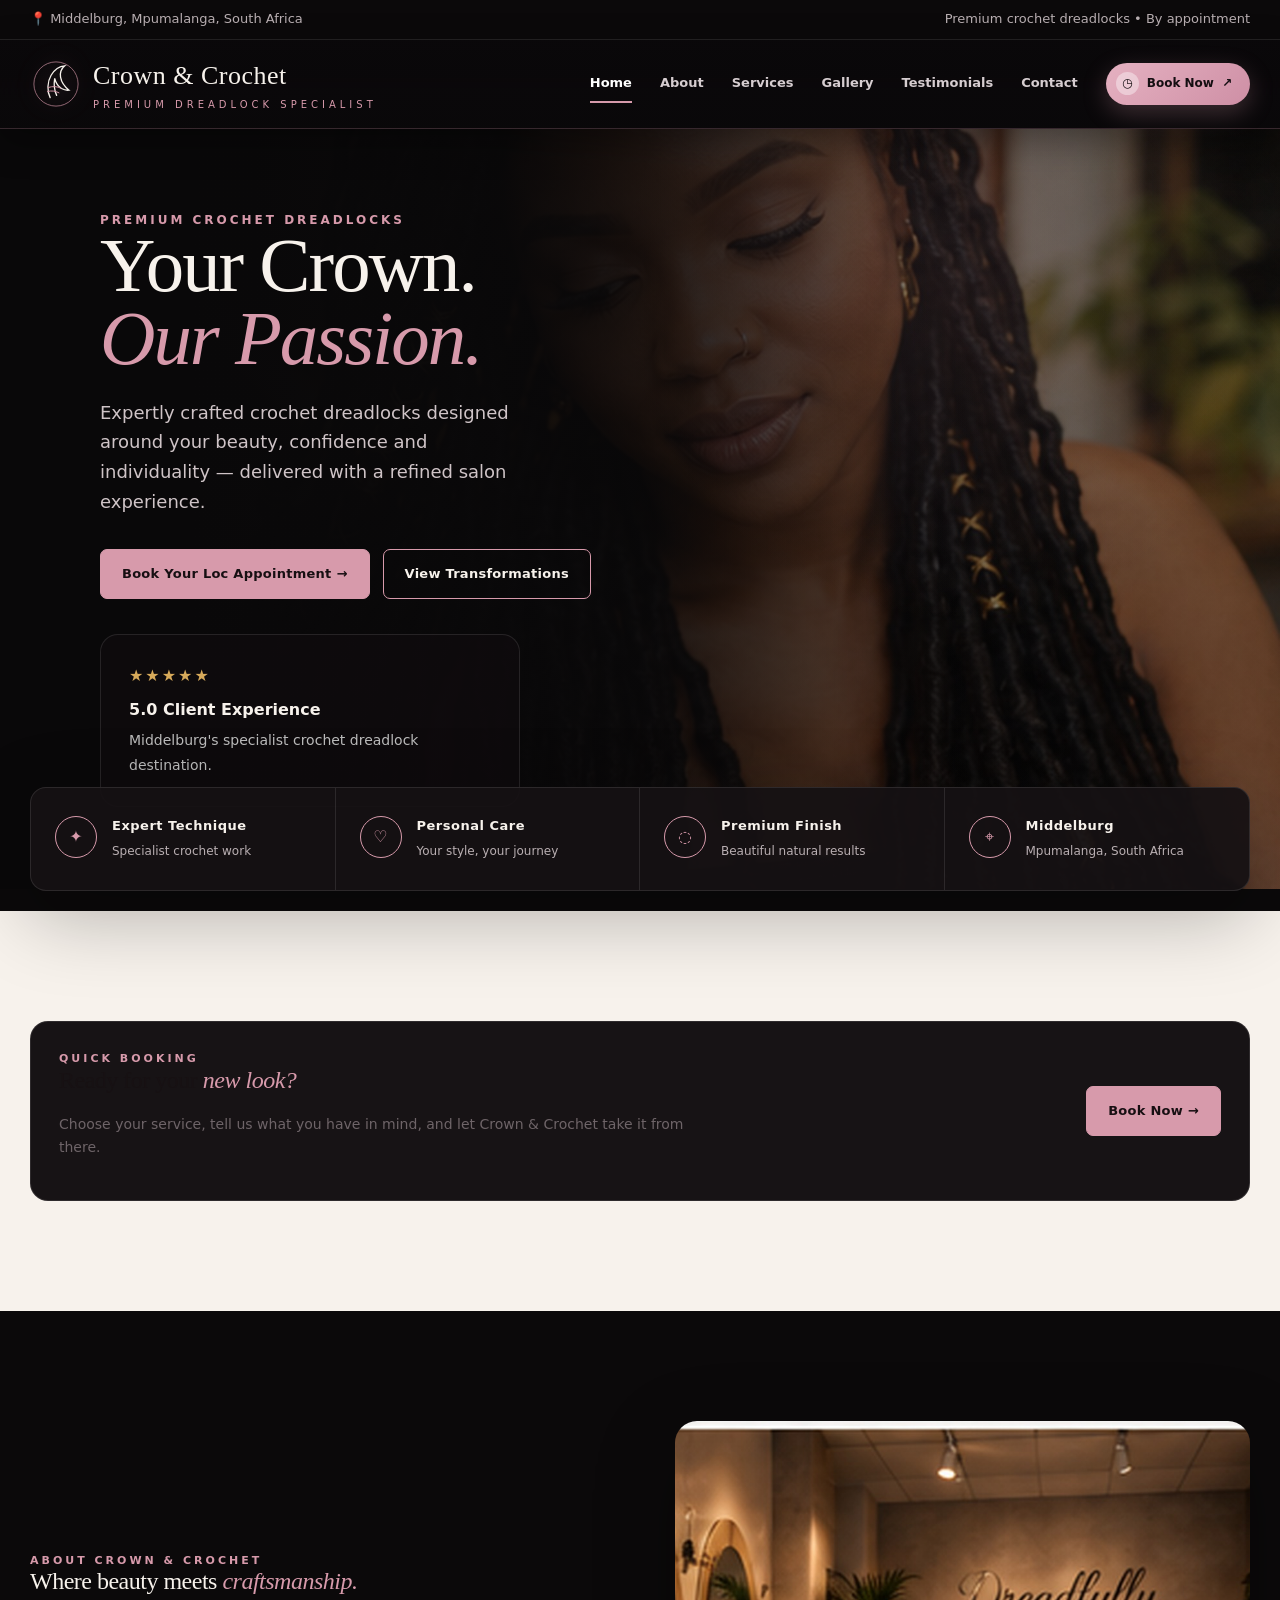
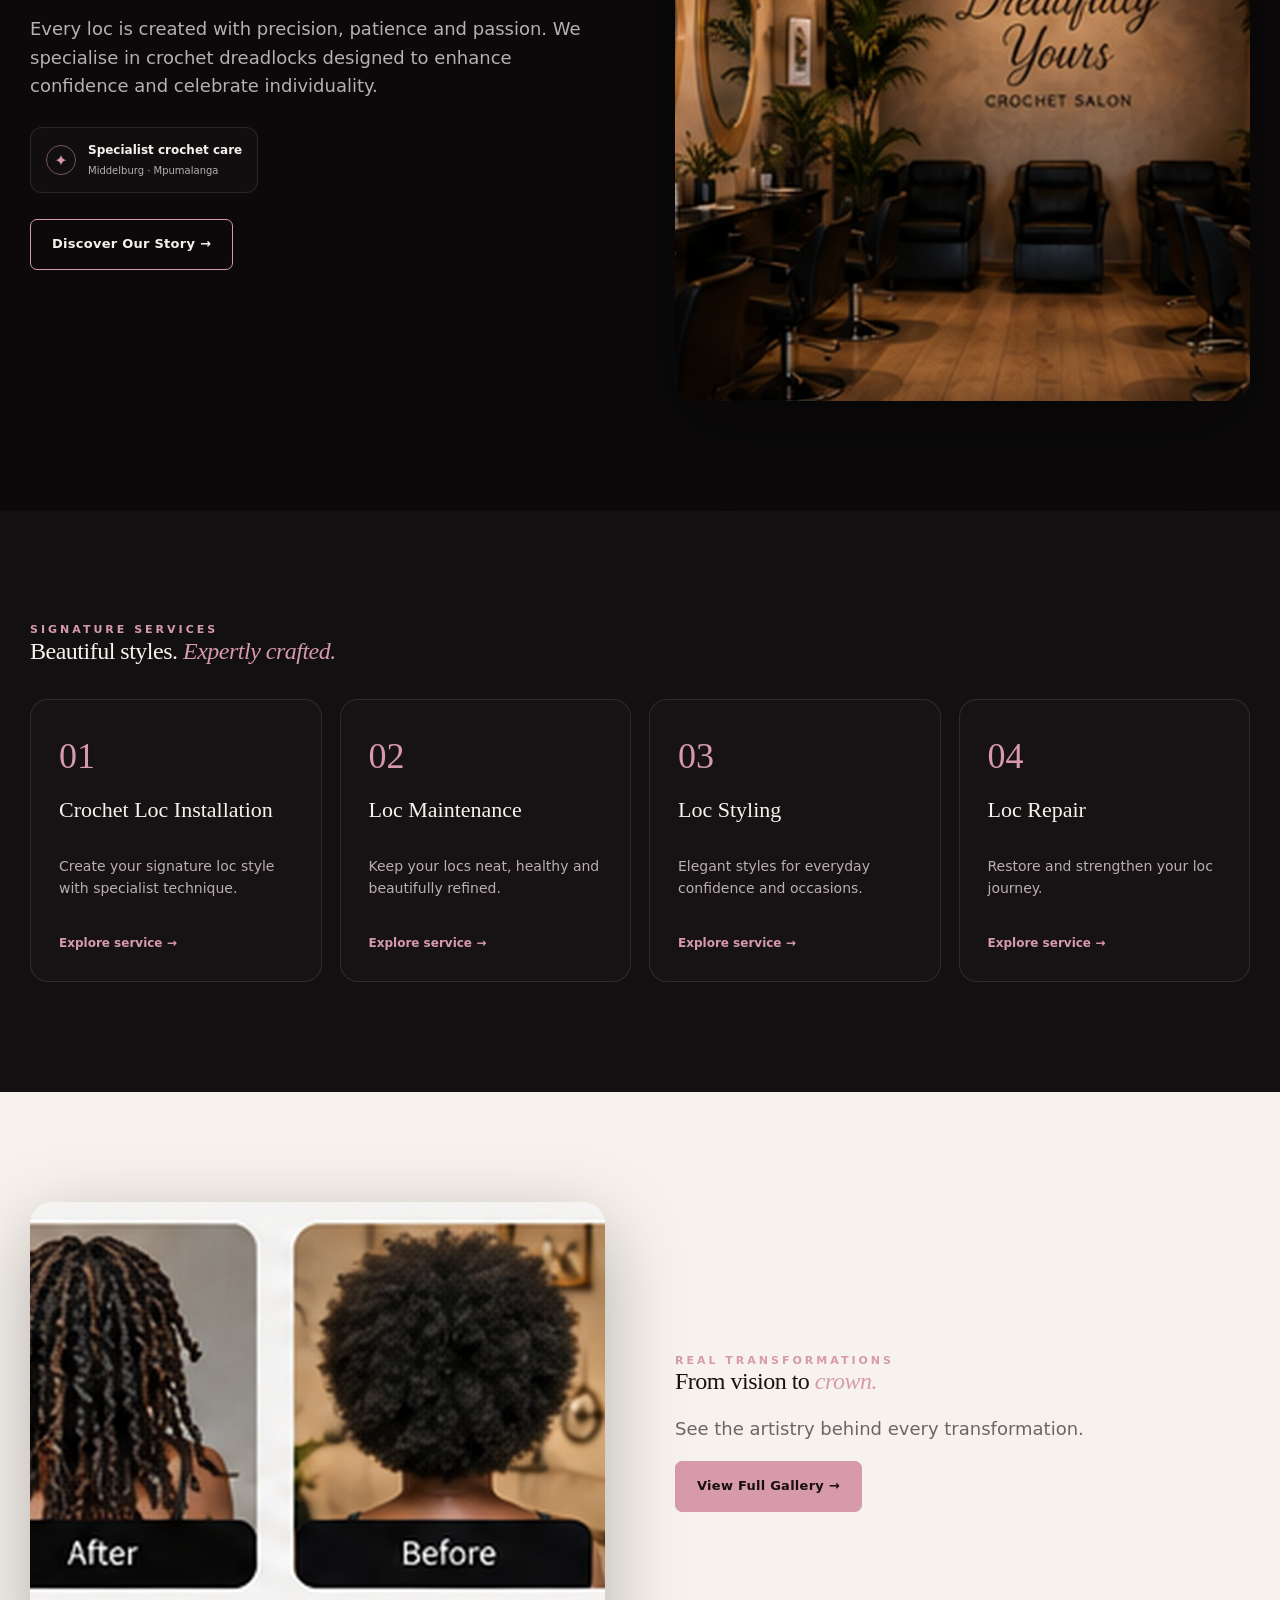
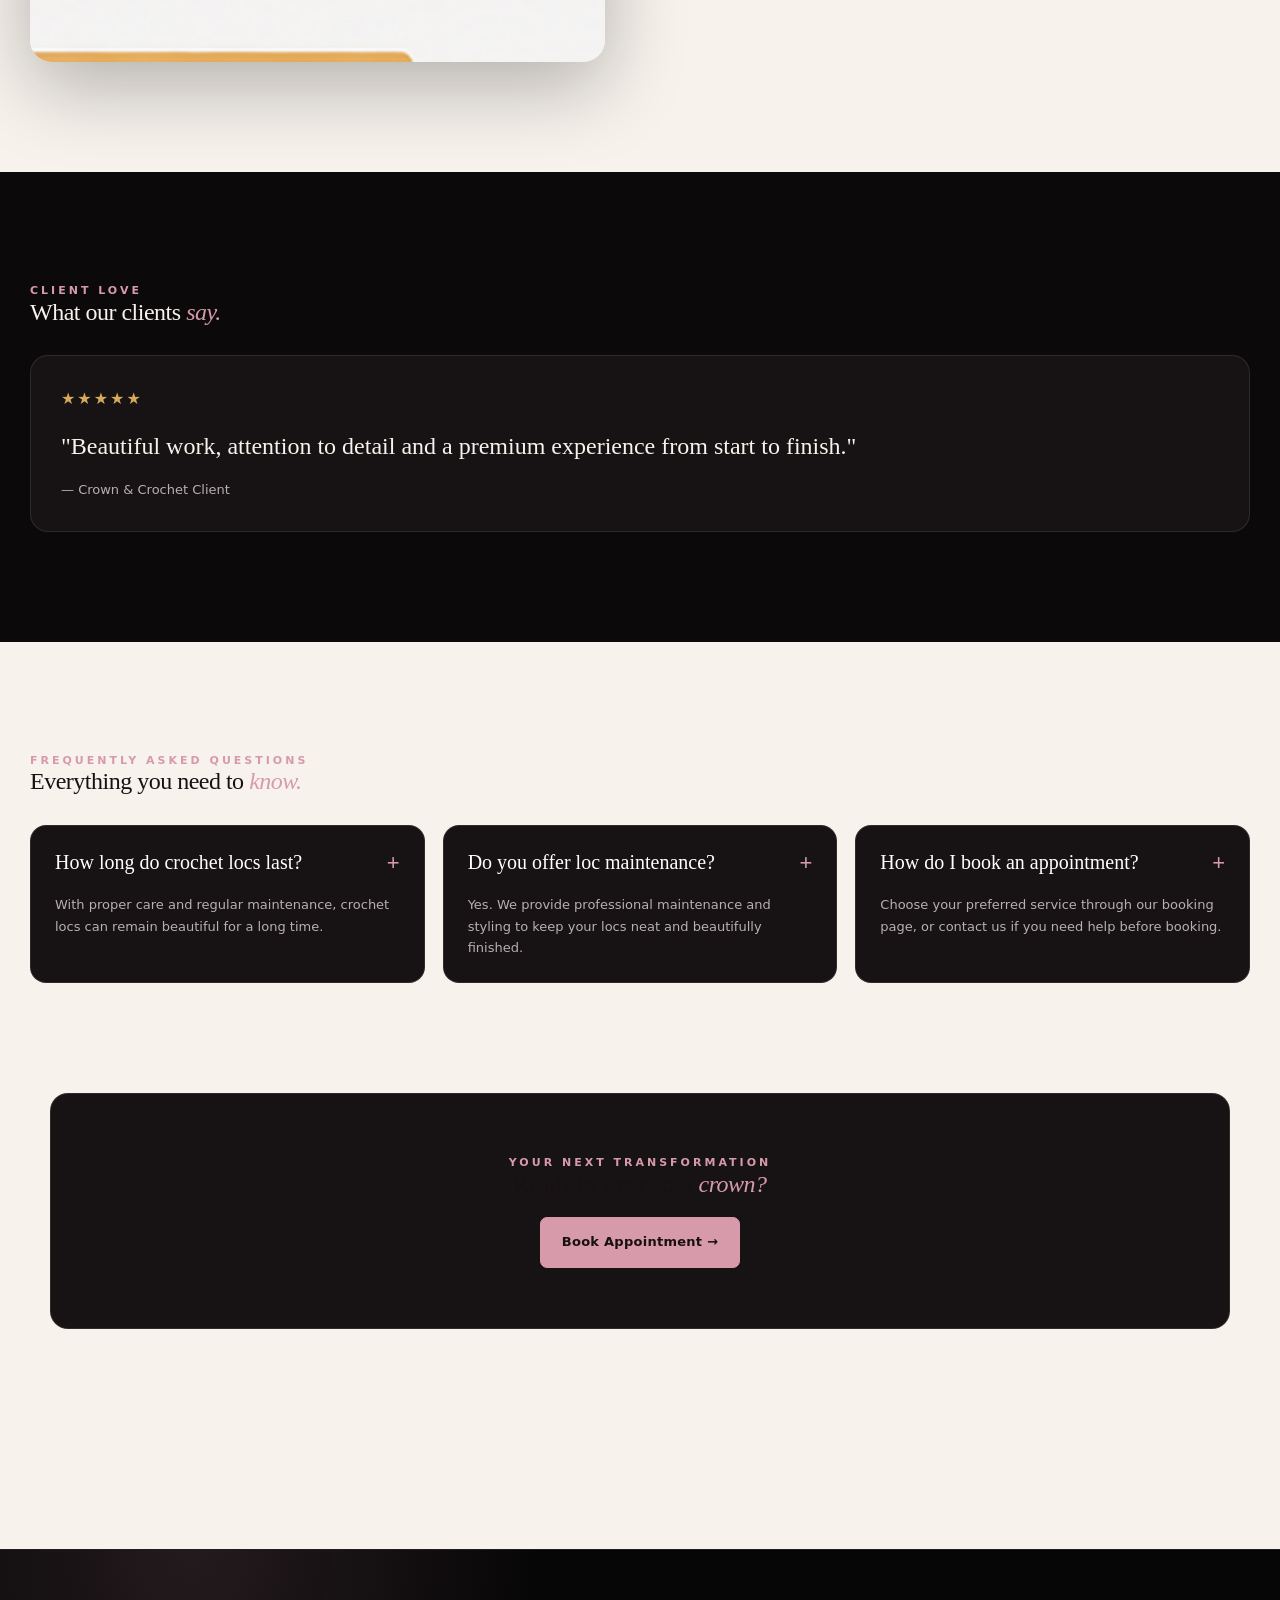
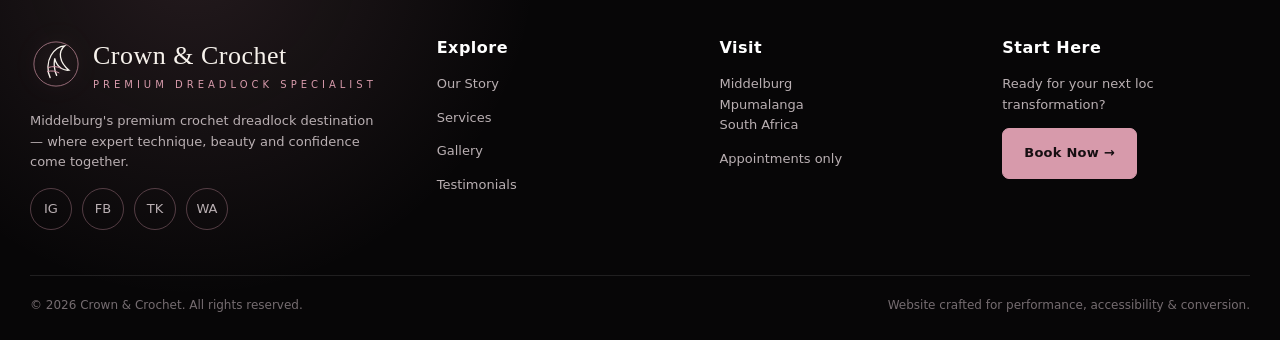
==== commit 57415115: "Add files via upload" ====
--- a/index.html
+++ b/index.html
@@ -83,7 +83,7 @@
 <div class="kicker">About Crown & Crochet</div>
 <h2>Where beauty meets <span class="accent">craftsmanship.</span></h2>
 <p class="lead">Every loc is created with precision, patience and passion. We specialise in crochet dreadlocks designed to enhance confidence and celebrate individuality.</p>
-<a class="btn" href="about.html">Discover Our Story →</a>
+<div class="mini-proof"><span>✦</span><div><strong>Specialist crochet care</strong><small>Middelburg · Mpumalanga</small></div></div><a class="btn" href="about.html">Discover Our Story →</a>
 </div>
 <div class="image-card tall"><img src="assets/salon-interior.jpg" alt="Crown and Crochet salon"></div>
 </div>
@@ -93,11 +93,11 @@
 <div class="container">
 <div class="kicker">Signature Services</div>
 <h2>Beautiful styles. <span class="accent">Expertly crafted.</span></h2>
-<div class="cards" style="margin-top:35px">
-<div class="card"><div class="num">01</div><h3>Crochet Loc Installation</h3><p>Create your signature loc style with specialist technique.</p></div>
-<div class="card"><div class="num">02</div><h3>Loc Maintenance</h3><p>Keep your locs neat, healthy and beautifully refined.</p></div>
-<div class="card"><div class="num">03</div><h3>Loc Styling</h3><p>Elegant styles for everyday confidence and occasions.</p></div>
-<div class="card"><div class="num">04</div><h3>Loc Repair</h3><p>Restore and strengthen your loc journey.</p></div>
+<div class="services-grid" style="margin-top:35px">
+<div class="card service-card"><div class="num">01</div><h3>Crochet Loc Installation</h3><p>Create your signature loc style with specialist technique.</p><a href="services.html">Explore service →</a></div>
+<div class="card service-card"><div class="num">02</div><h3>Loc Maintenance</h3><p>Keep your locs neat, healthy and beautifully refined.</p><a href="services.html">Explore service →</a></div>
+<div class="card service-card"><div class="num">03</div><h3>Loc Styling</h3><p>Elegant styles for everyday confidence and occasions.</p><a href="services.html">Explore service →</a></div>
+<div class="card service-card"><div class="num">04</div><h3>Loc Repair</h3><p>Restore and strengthen your loc journey.</p><a href="services.html">Explore service →</a></div>
 </div>
 </div>
 </section>
@@ -130,13 +130,11 @@
 <div class="container">
 <div class="kicker">Frequently Asked Questions</div>
 <h2>Everything you need to <span class="accent">know.</span></h2>
-<div class="cards faq-cards" style="margin-top:30px">
-<details class="card faq-item"><summary>How long do crochet locs last?</summary><p>With proper care and regular maintenance, crochet locs can remain beautiful for a long time. Your loctician can recommend a maintenance rhythm suited to your hair.</p></details>
-<details class="card faq-item"><summary>Do you offer loc maintenance?</summary><p>Yes. Crown &amp; Crochet offers professional maintenance and styling to help keep your locs neat, healthy and beautifully finished.</p></details>
-<details class="card faq-item"><summary>How do I book an appointment?</summary><p>Choose your preferred service through our booking page, or contact Crown &amp; Crochet if you need help before booking.</p></details>
+<div class="faq-grid" style="margin-top:30px">
+<div class="faq-card"><div class="faq-question">How long do crochet locs last?<span>+</span></div><p>With proper care and regular maintenance, crochet locs can remain beautiful for a long time.</p></div>
+<div class="faq-card"><div class="faq-question">Do you offer loc maintenance?<span>+</span></div><p>Yes. We provide professional maintenance and styling to keep your locs neat and beautifully finished.</p></div>
+<div class="faq-card"><div class="faq-question">How do I book an appointment?<span>+</span></div><p>Choose your preferred service through our booking page, or contact us if you need help before booking.</p></div>
 </div>
-</div>
-</section>
 
 <section class="section">
 <div class="container">
--- a/assets/styles.css
+++ b/assets/styles.css
@@ -192,3 +192,92 @@
 @media(max-width:620px){
 .dark2 .cards,.faq-cards{grid-template-columns:1fr}
 }
+
+/* Homepage V5: final visual balance */
+.services-grid{
+    display:grid !important;
+    grid-template-columns:repeat(4,minmax(0,1fr)) !important;
+    gap:18px;
+    align-items:stretch;
+}
+.service-card{
+    min-height:245px;
+    display:flex;
+    flex-direction:column;
+    justify-content:flex-start;
+}
+.service-card h3{font-size:22px}
+.service-card p{flex:1}
+.service-card>a{
+    color:var(--rose);
+    font-size:12px;
+    font-weight:700;
+    text-decoration:none;
+    margin-top:20px;
+}
+.service-card:hover{transform:translateY(-7px)}
+.faq-grid{
+    display:grid;
+    grid-template-columns:repeat(3,minmax(0,1fr));
+    gap:18px;
+}
+.faq-card{
+    background:var(--panel);
+    border:1px solid var(--line);
+    border-radius:16px;
+    padding:24px;
+    min-height:150px;
+    transition:.25s ease;
+}
+.faq-card:hover{
+    border-color:rgba(215,154,171,.45);
+    transform:translateY(-4px);
+}
+.faq-question{
+    display:flex;
+    justify-content:space-between;
+    align-items:flex-start;
+    gap:15px;
+    color:#fff;
+    font-family:Georgia,"Times New Roman",serif;
+    font-size:20px;
+    line-height:1.2;
+}
+.faq-question span{
+    color:var(--rose);
+    font-family:Inter,sans-serif;
+    font-size:22px;
+}
+.faq-card p{
+    color:var(--muted);
+    font-size:13px;
+    line-height:1.65;
+    margin:18px 0 0;
+}
+.mini-proof{
+    display:flex;
+    align-items:center;
+    gap:12px;
+    margin:26px 0;
+    padding:13px 15px;
+    width:max-content;
+    max-width:100%;
+    border:1px solid var(--line);
+    border-radius:12px;
+    background:rgba(255,255,255,.025);
+}
+.mini-proof>span{
+    width:30px;height:30px;border:1px solid rgba(215,154,171,.5);
+    border-radius:50%;display:grid;place-items:center;color:var(--rose);
+}
+.mini-proof strong,.mini-proof small{display:block}
+.mini-proof strong{font-size:12px}
+.mini-proof small{font-size:10px;color:var(--muted);margin-top:3px}
+@media(max-width:1000px){
+    .services-grid{grid-template-columns:repeat(2,minmax(0,1fr)) !important}
+    .faq-grid{grid-template-columns:1fr}
+}
+@media(max-width:620px){
+    .services-grid{grid-template-columns:1fr !important}
+    .service-card{min-height:0}
+}
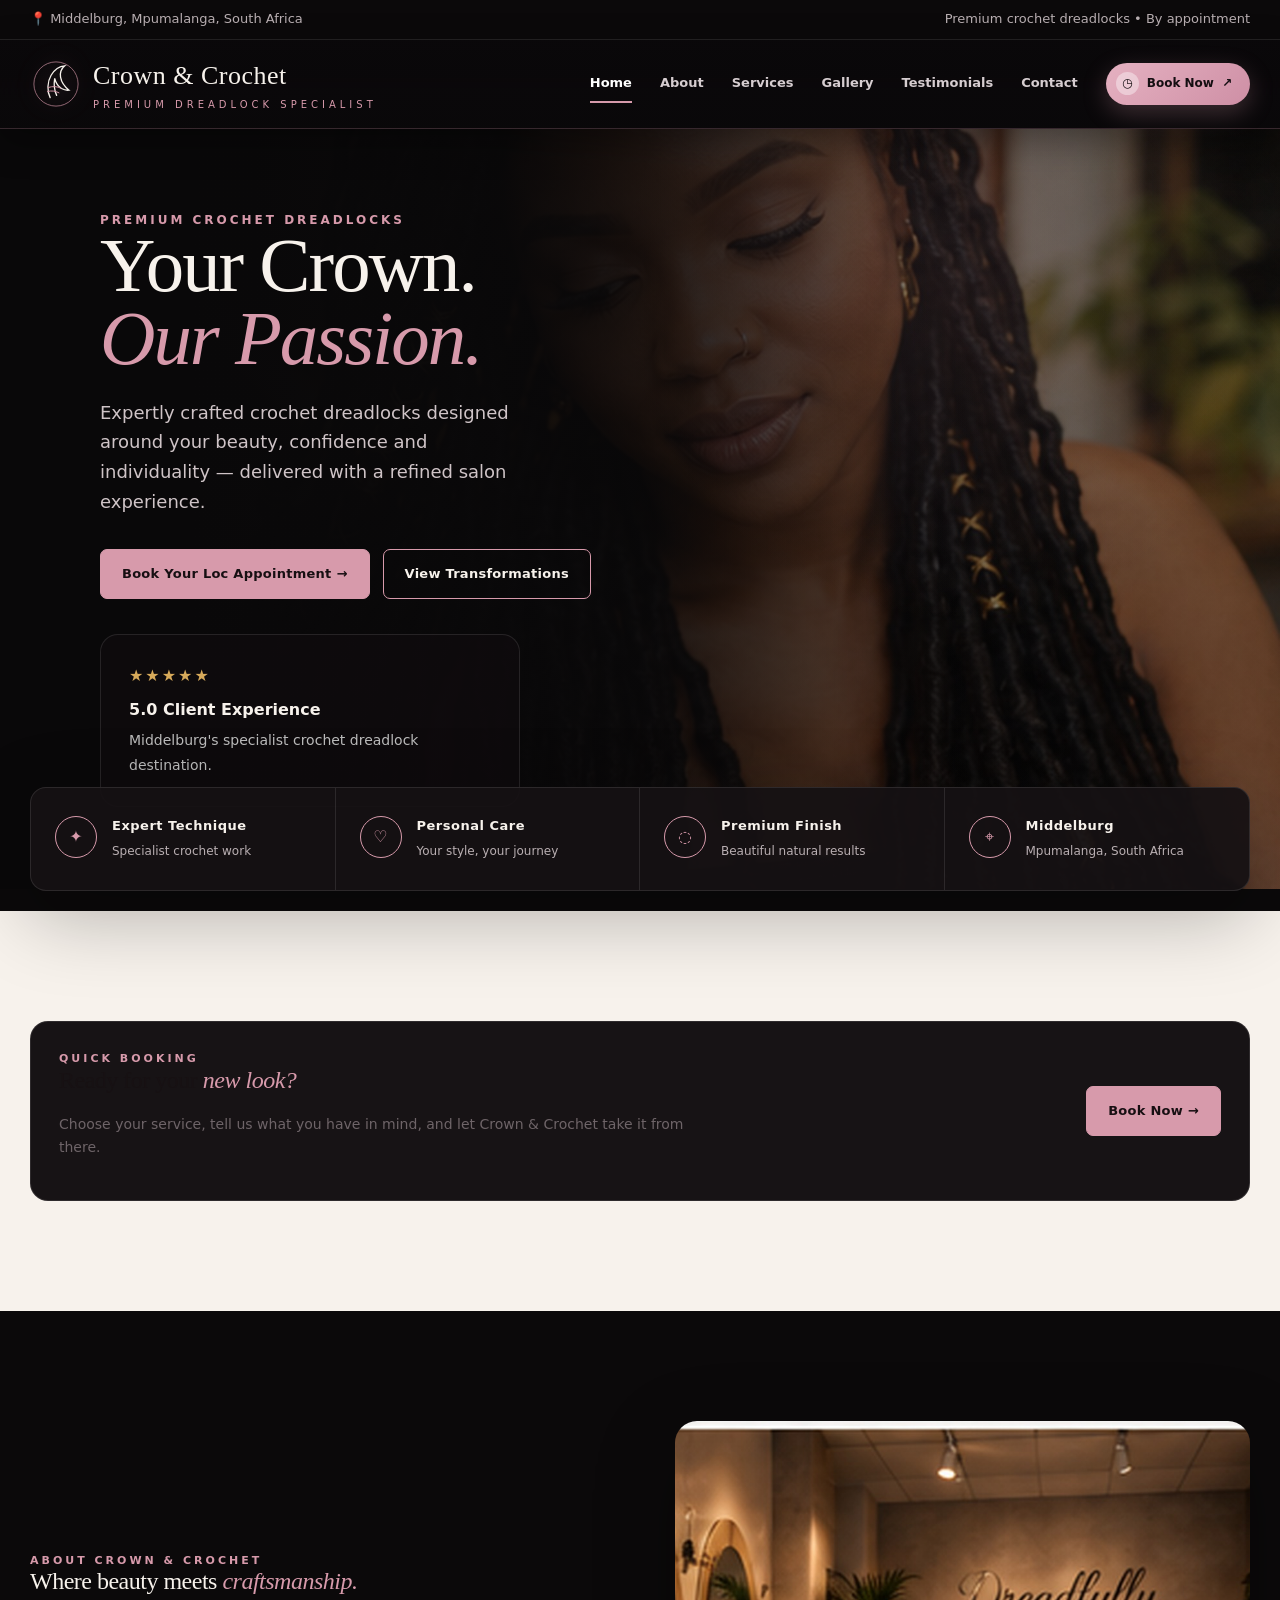
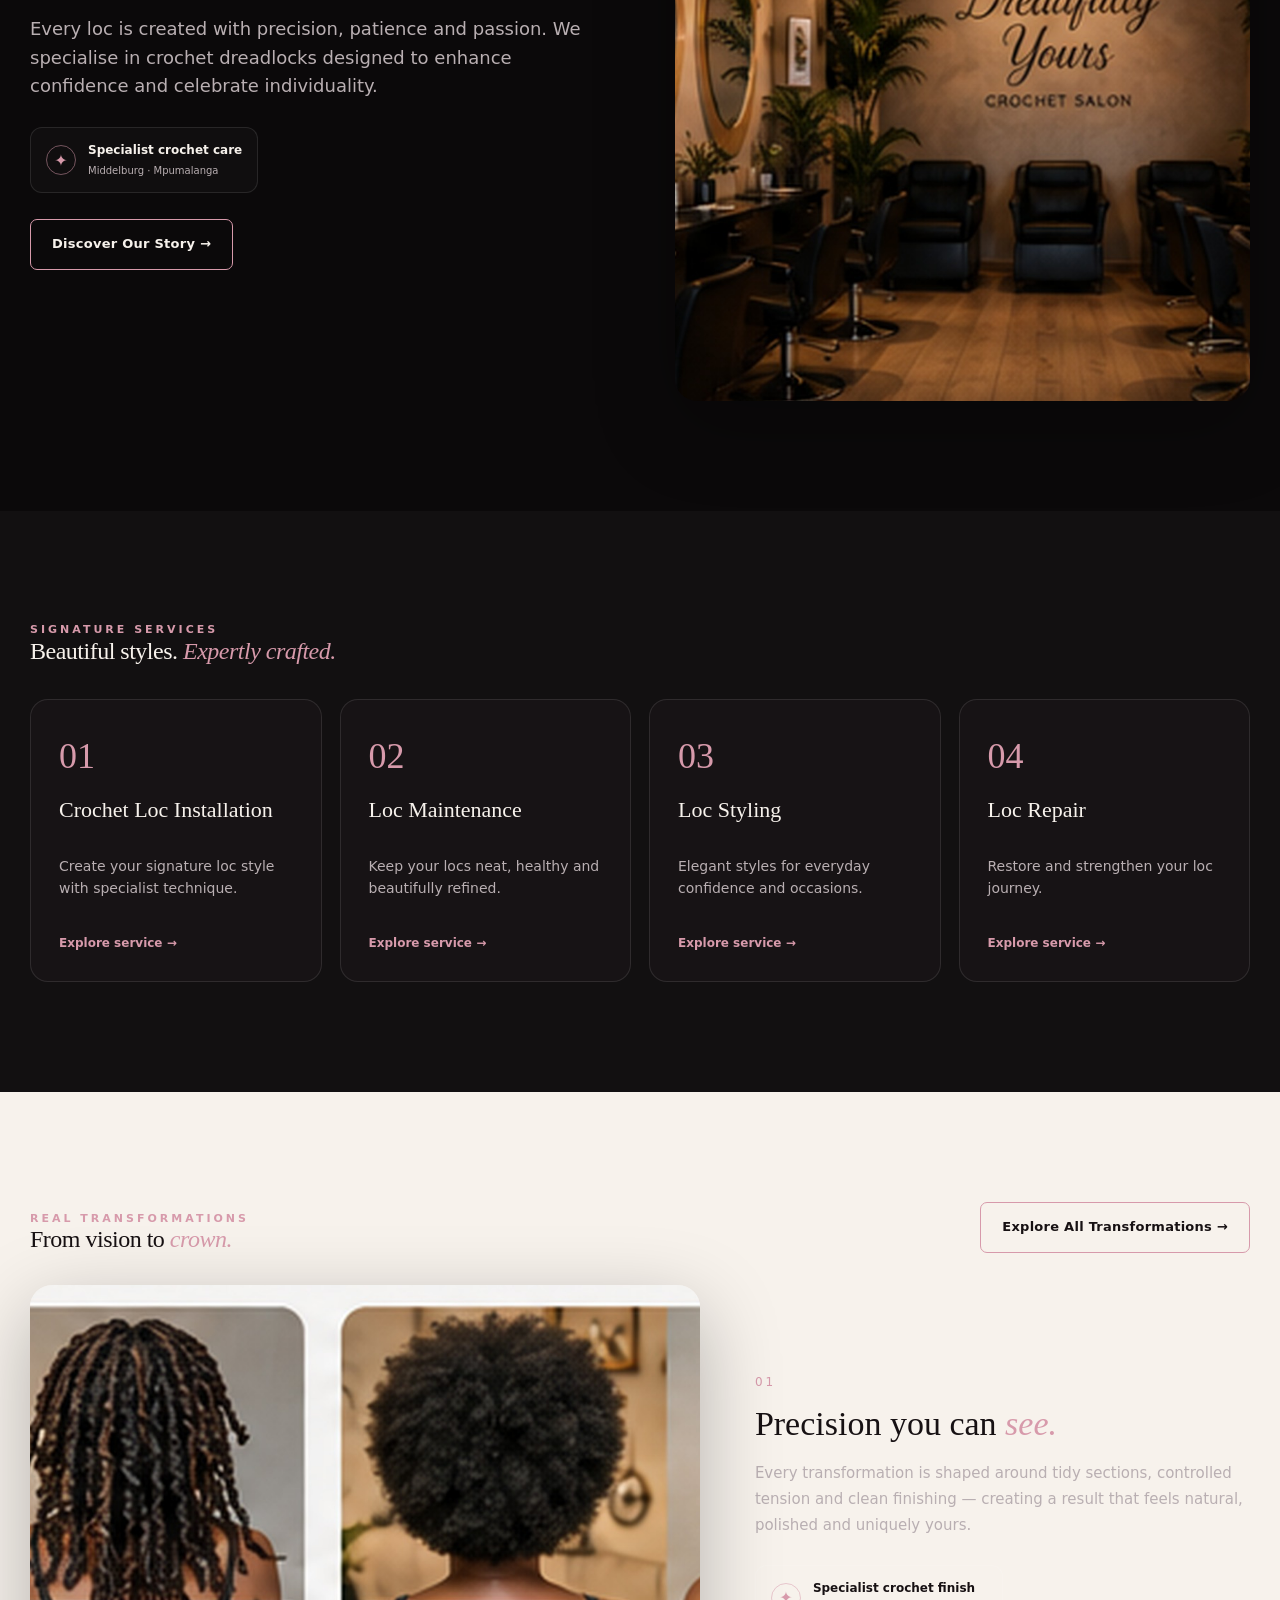
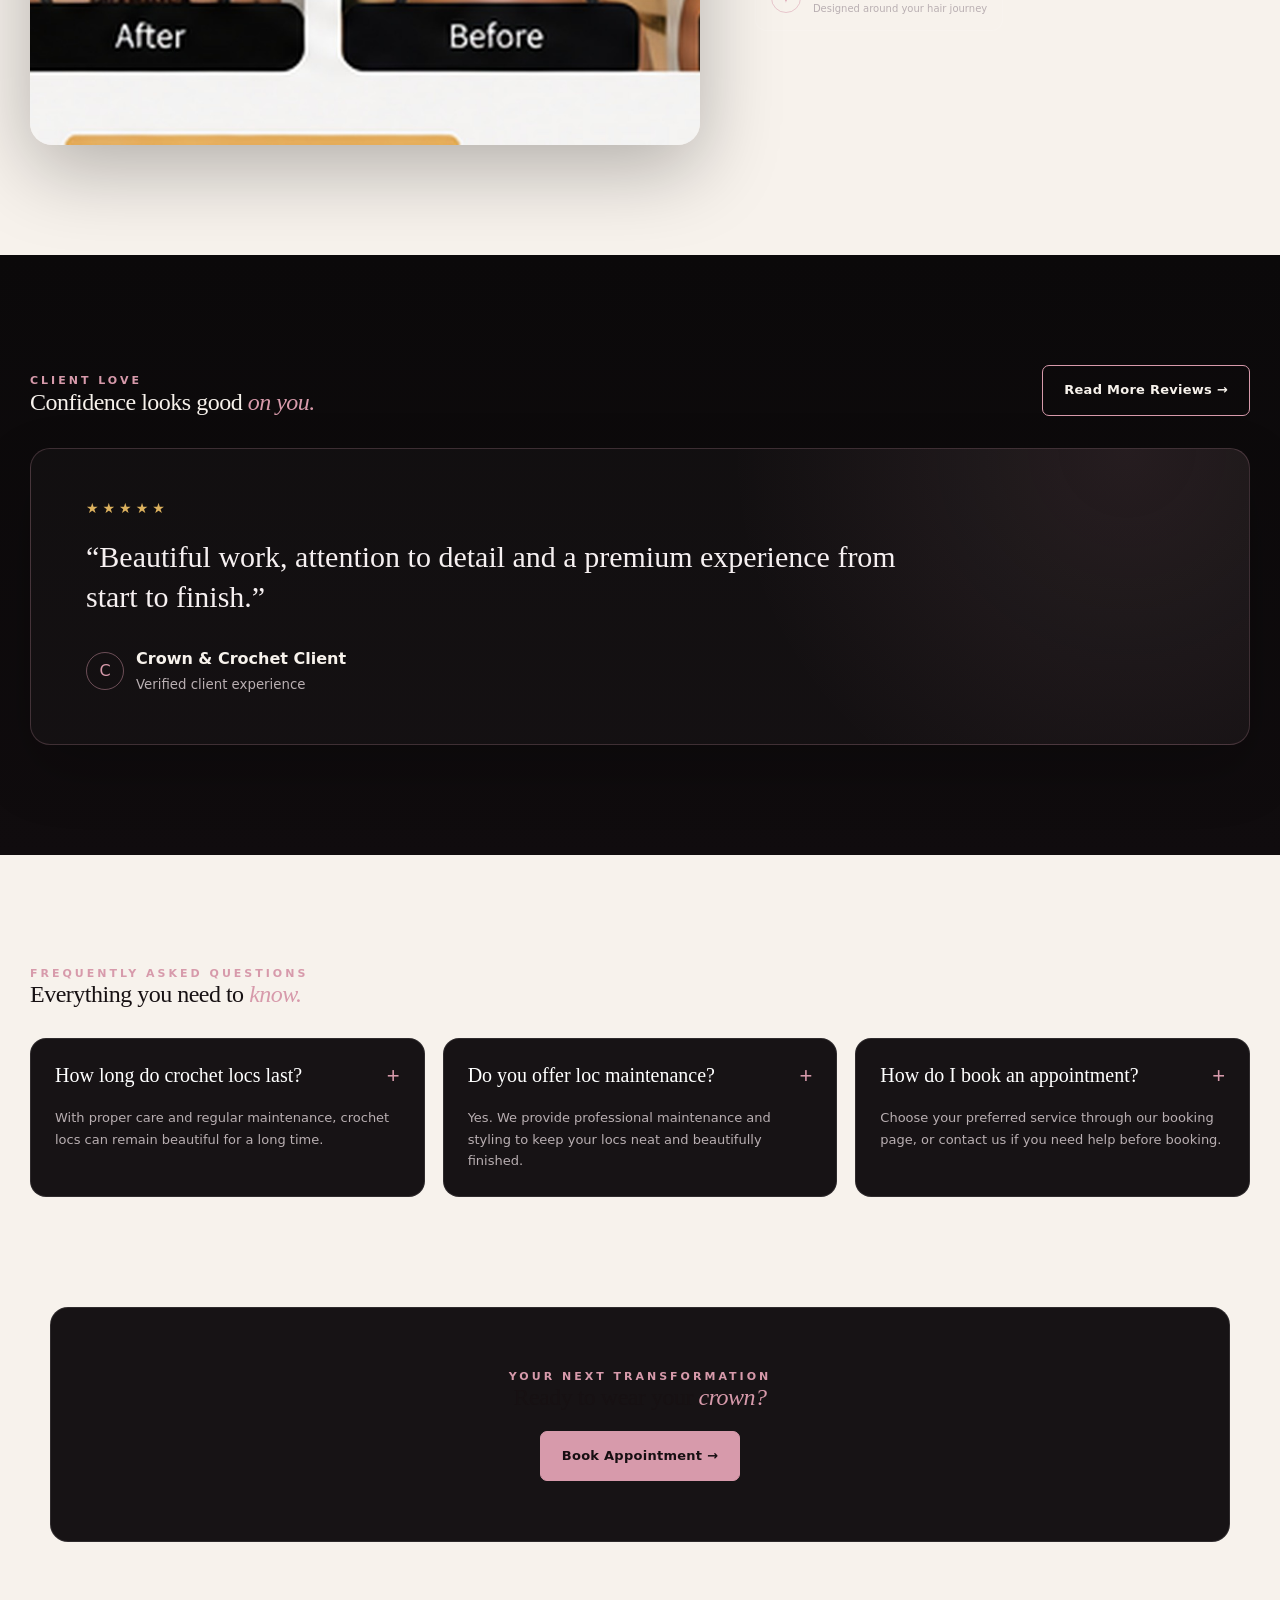
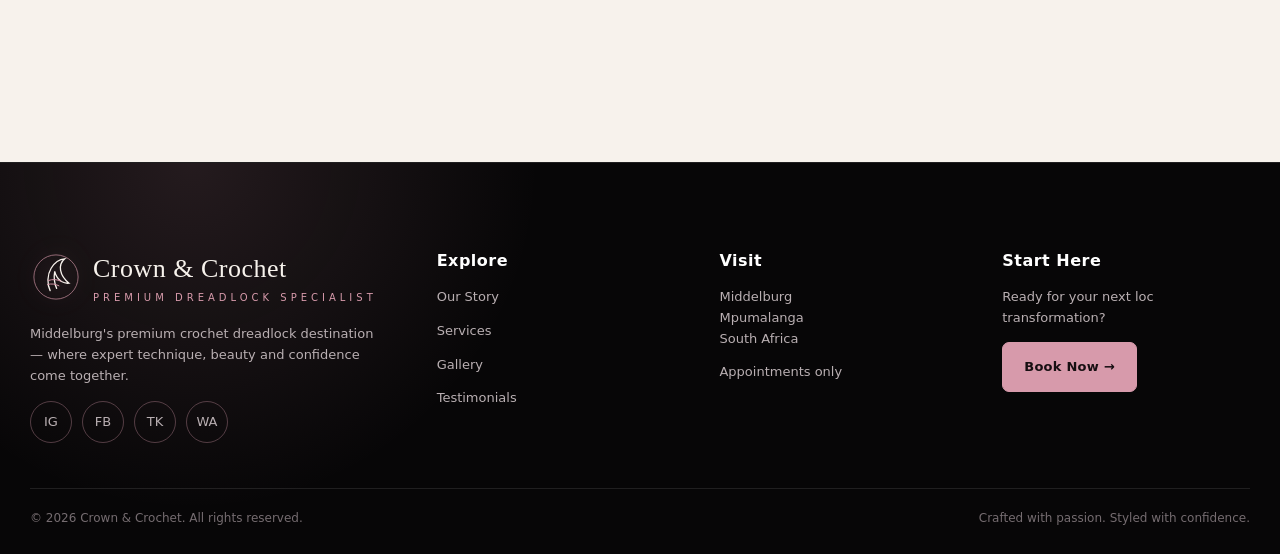
==== commit 9d5a188b: "Add files via upload" ====
--- a/index.html
+++ b/index.html
@@ -102,26 +102,34 @@
 </div>
 </section>
 
-<section class="section light">
-<div class="container split">
-<div class="image-card medium"><img src="assets/before-after.jpg" alt="Loc transformation"></div>
-<div>
-<div class="kicker">Real Transformations</div>
-<h2>From vision to <span class="accent">crown.</span></h2>
-<p class="lead">See the artistry behind every transformation.</p>
-<a class="btn primary" href="gallery.html">View Full Gallery →</a>
+<section class="section light transformation-section">
+<div class="container">
+<div class="section-heading-row">
+<div><div class="kicker">Real Transformations</div><h2>From vision to <span class="accent">crown.</span></h2></div>
+<a class="btn" href="gallery.html">Explore All Transformations →</a>
+</div>
+<div class="transformation-feature">
+<div class="transformation-image image-card medium"><img src="assets/before-after.jpg" alt="Before and after crochet loc transformation"></div>
+<div class="transformation-copy">
+<div class="proof-number">01</div>
+<h3>Precision you can <span class="accent">see.</span></h3>
+<p>Every transformation is shaped around tidy sections, controlled tension and clean finishing — creating a result that feels natural, polished and uniquely yours.</p>
+<div class="mini-proof"><span>✦</span><div><strong>Specialist crochet finish</strong><small>Designed around your hair journey</small></div></div>
+</div>
 </div>
 </div>
 </section>
 
-<section class="section">
+<section class="section client-love">
 <div class="container">
-<div class="kicker">Client Love</div>
-<h2>What our clients <span class="accent">say.</span></h2>
-<div class="testimonial" style="margin-top:30px">
+<div class="section-heading-row">
+<div><div class="kicker">Client Love</div><h2>Confidence looks good <span class="accent">on you.</span></h2></div>
+<a class="btn" href="testimonials.html">Read More Reviews →</a>
+</div>
+<div class="testimonial-feature">
 <div class="stars">★★★★★</div>
-<div class="quote">"Beautiful work, attention to detail and a premium experience from start to finish."</div>
-<div class="person">— Crown & Crochet Client</div>
+<blockquote>“Beautiful work, attention to detail and a premium experience from start to finish.”</blockquote>
+<div class="testimonial-meta"><span class="avatar">C</span><div><strong>Crown &amp; Crochet Client</strong><small>Verified client experience</small></div></div>
 </div>
 </div>
 </section>
@@ -154,5 +162,5 @@
 <div><h4>Visit</h4><p>Middelburg<br>Mpumalanga<br>South Africa</p><p>Appointments only</p></div>
 <div><h4>Start Here</h4><p>Ready for your next loc transformation?</p><p><a class="btn primary" href="book.html">Book Now →</a></p></div>
 </div>
-<div class="copyright"><span>© <span data-year></span> Crown & Crochet. All rights reserved.</span><span>Website crafted for performance, accessibility & conversion.</span></div>
+<div class="copyright"><span>© <span data-year></span> Crown & Crochet. All rights reserved.</span><span>Crafted with passion. Styled with confidence.</span></div>
 </div></footer><div class="toast"></div><div class="modal"><button class="modal-close" aria-label="Close">×</button><img src="" alt=""></div><script src="assets/script.js"></script>
--- a/assets/styles.css
+++ b/assets/styles.css
@@ -281,3 +281,101 @@
     .services-grid{grid-template-columns:1fr !important}
     .service-card{min-height:0}
 }
+
+/* Crown & Crochet Homepage V6: visual finishing pass */
+.section-heading-row{
+    display:flex;
+    align-items:flex-end;
+    justify-content:space-between;
+    gap:30px;
+    margin-bottom:32px;
+}
+.section-heading-row h2{margin-bottom:0}
+.transformation-section .section-heading-row .btn{
+    flex:0 0 auto;
+}
+.transformation-feature{
+    display:grid;
+    grid-template-columns:minmax(0,1.15fr) minmax(320px,.85fr);
+    gap:55px;
+    align-items:center;
+}
+.transformation-image{
+    min-height:420px;
+    overflow:hidden;
+}
+.transformation-image img{
+    width:100%;
+    height:100%;
+    object-fit:cover;
+    display:block;
+}
+.transformation-copy{
+    max-width:500px;
+}
+.proof-number{
+    color:var(--rose);
+    font-size:12px;
+    letter-spacing:3px;
+    margin-bottom:14px;
+}
+.transformation-copy h3{
+    font-family:Georgia,"Times New Roman",serif;
+    font-size:34px;
+    font-weight:400;
+    margin:0 0 18px;
+}
+.transformation-copy>p{
+    color:var(--muted);
+    line-height:1.75;
+    font-size:15px;
+}
+.client-love{
+    background:linear-gradient(180deg,#0b090a,#100c0e);
+}
+.testimonial-feature{
+    position:relative;
+    padding:48px 55px;
+    border:1px solid rgba(215,154,171,.22);
+    border-radius:20px;
+    background:
+      radial-gradient(circle at 90% 0%,rgba(215,154,171,.10),transparent 35%),
+      rgba(255,255,255,.025);
+    box-shadow:0 25px 60px rgba(0,0,0,.22);
+}
+.testimonial-feature .stars{
+    color:#dcb15e;
+    letter-spacing:4px;
+    font-size:14px;
+}
+.testimonial-feature blockquote{
+    margin:18px 0 28px;
+    max-width:820px;
+    font-family:Georgia,"Times New Roman",serif;
+    font-size:30px;
+    line-height:1.35;
+    color:#f6f0f1;
+}
+.testimonial-meta{
+    display:flex;
+    align-items:center;
+    gap:12px;
+}
+.testimonial-meta .avatar{
+    width:38px;height:38px;border-radius:50%;
+    display:grid;place-items:center;
+    border:1px solid rgba(215,154,171,.45);
+    color:var(--rose);
+}
+.testimonial-meta strong,.testimonial-meta small{display:block}
+.testimonial-meta small{
+    color:var(--muted);
+    margin-top:3px;
+}
+@media(max-width:800px){
+    .section-heading-row{align-items:flex-start;flex-direction:column}
+    .transformation-feature{grid-template-columns:1fr;gap:30px}
+    .transformation-image{min-height:300px}
+    .testimonial-feature{padding:34px 25px}
+    .testimonial-feature blockquote{font-size:24px}
+}
